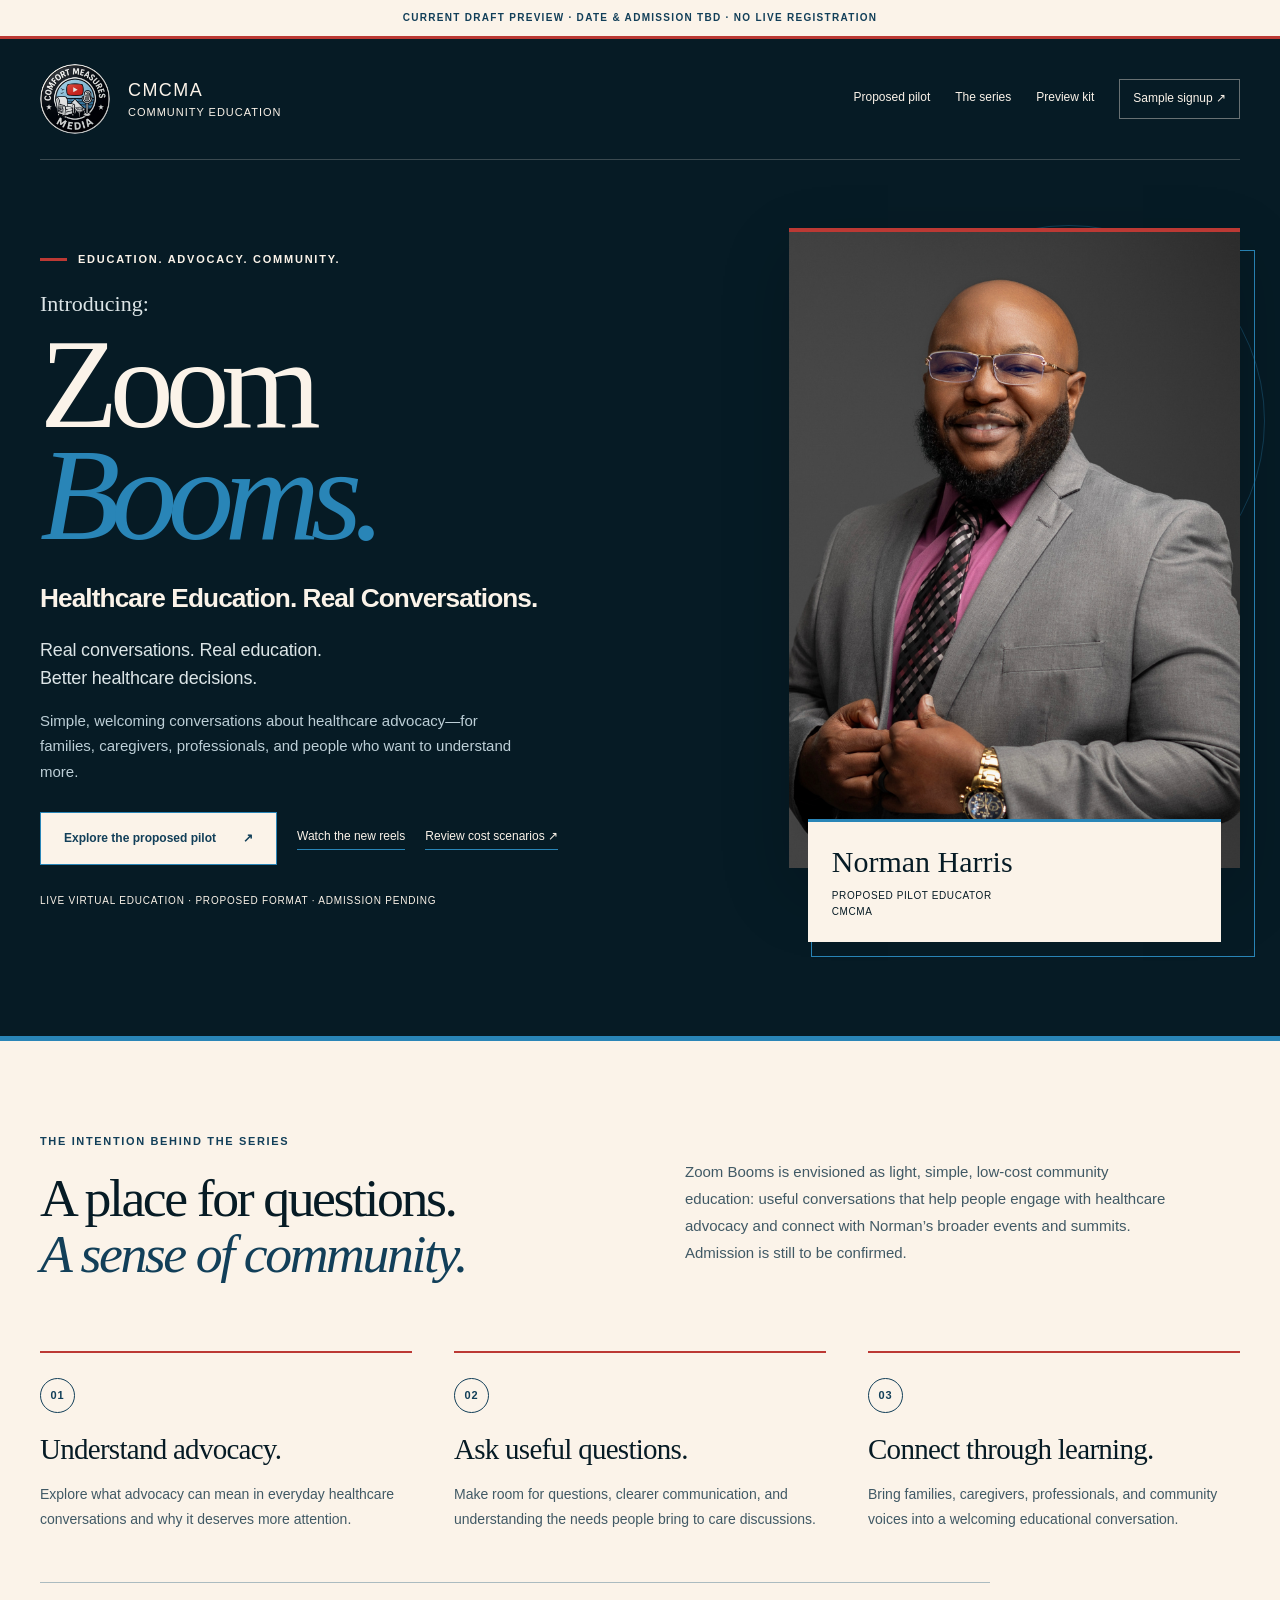
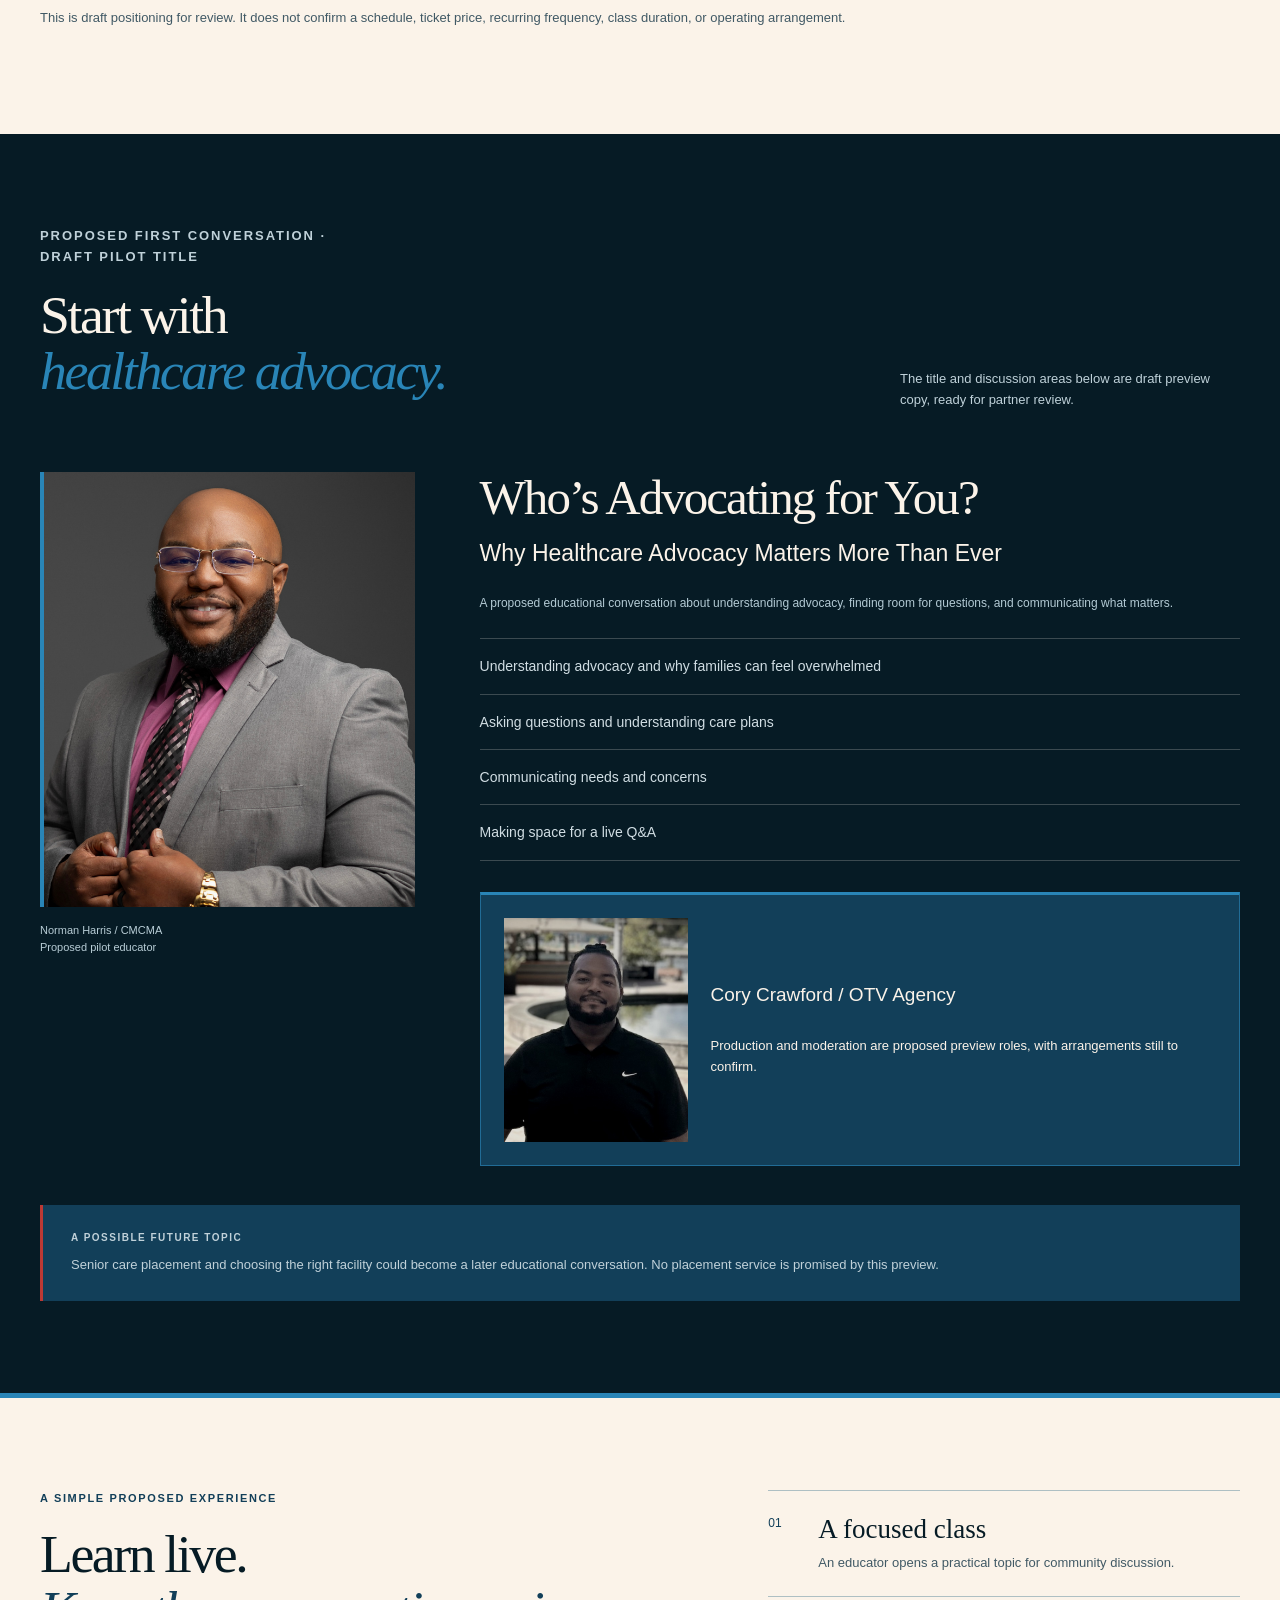
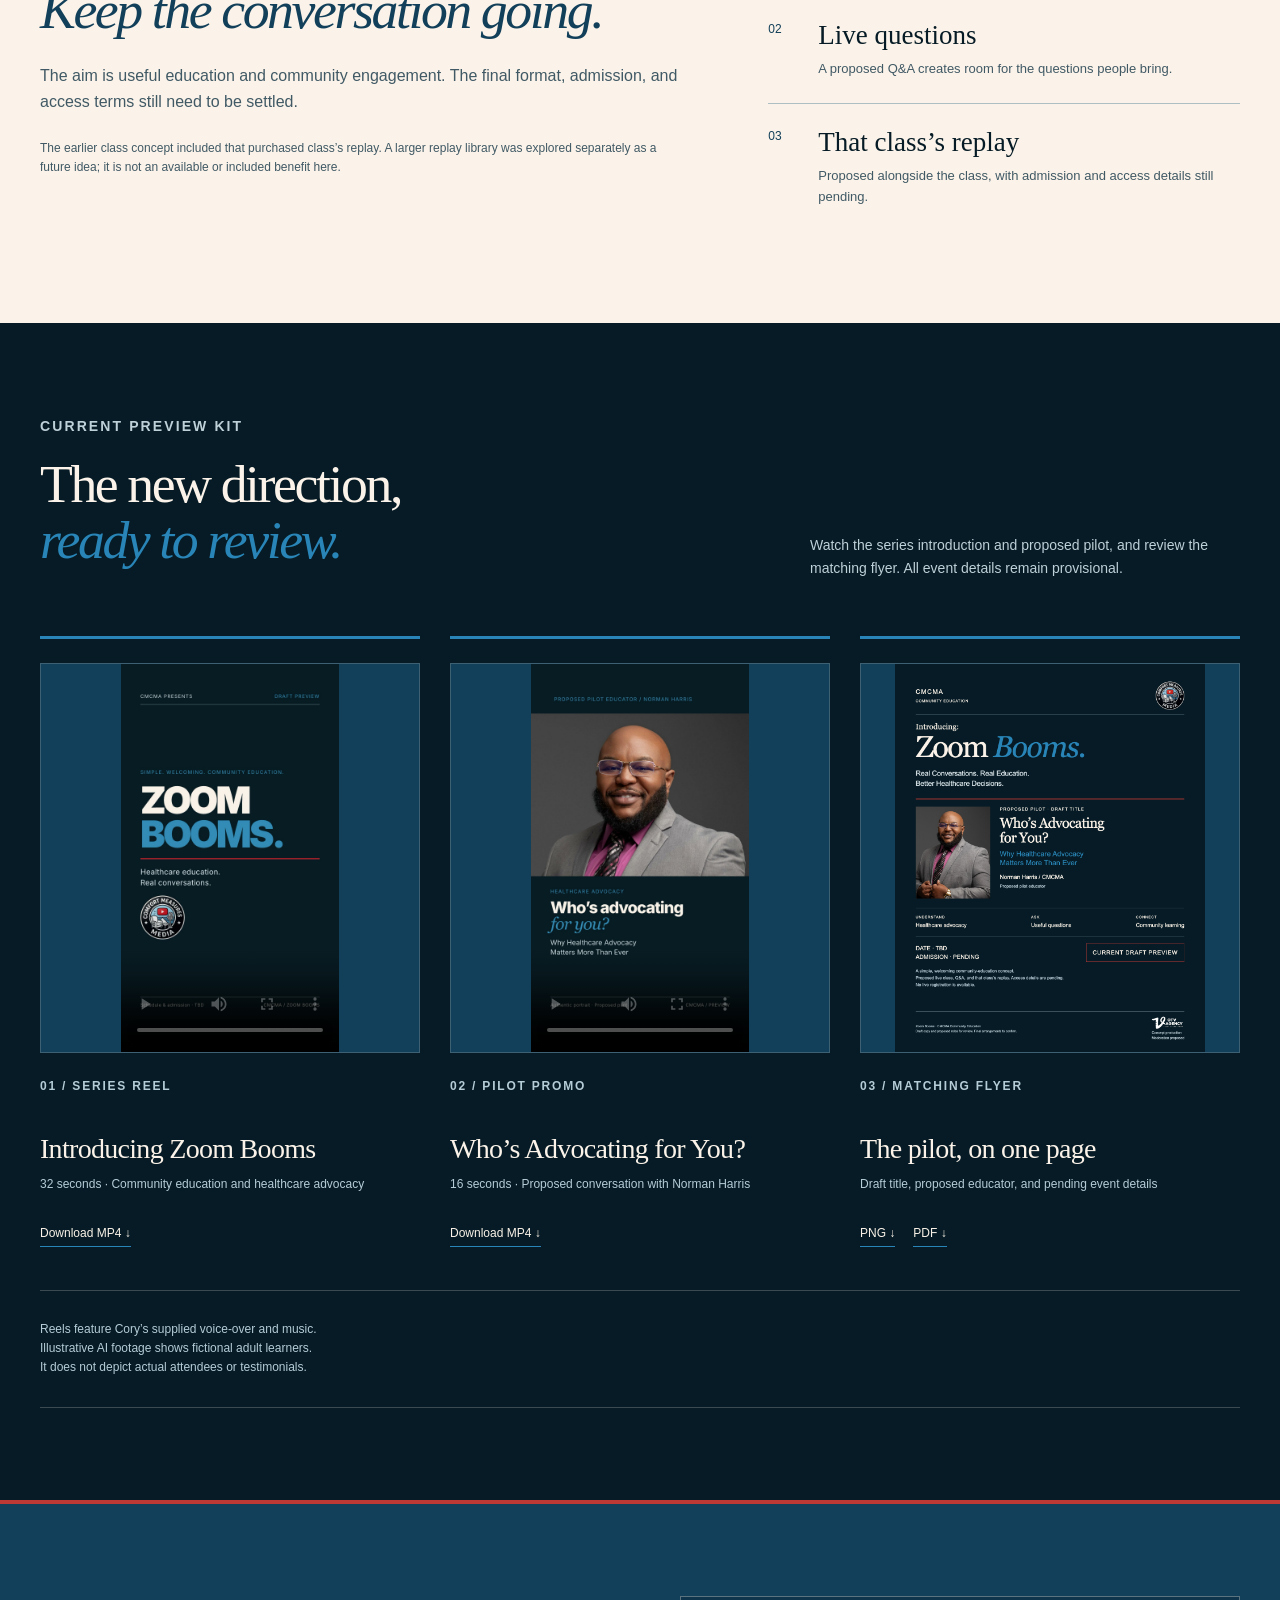
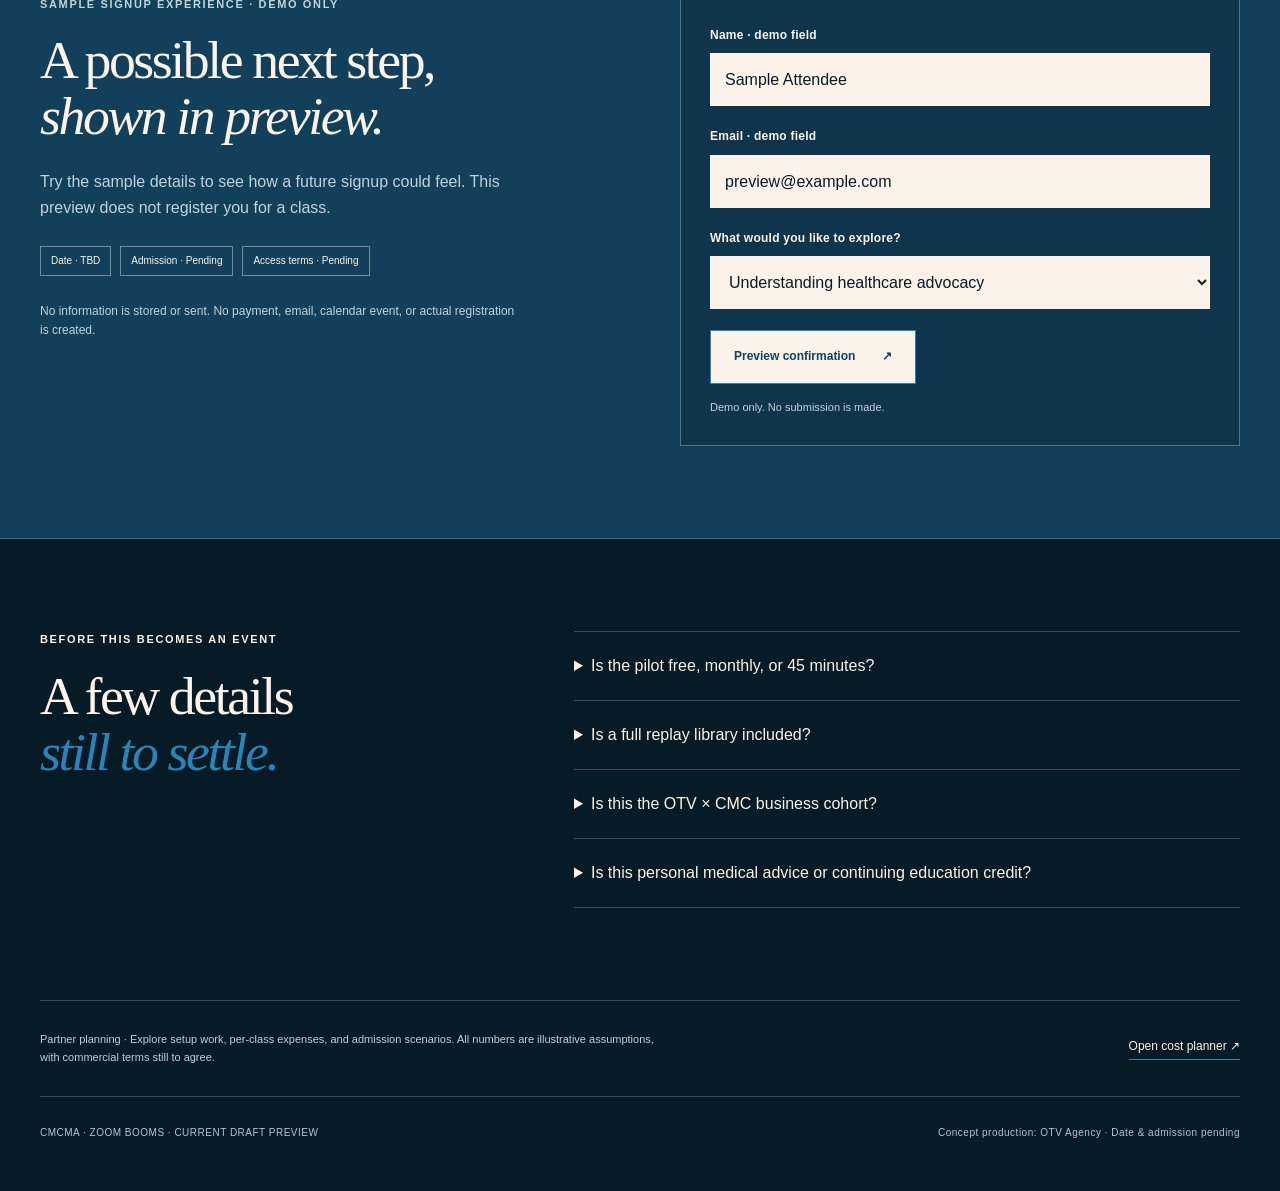
==== index.html @ 5fc526ff "Publish approved Zoom Booms preview and cost planner" ====
<!doctype html><html lang="en"><head><meta charset="utf-8"><meta name="viewport" content="width=device-width,initial-scale=1"><meta name="robots" content="noindex,nofollow,noarchive"><meta name="description" content="A draft preview of CMCMA Zoom Booms: welcoming community education and healthcare advocacy conversations."><title>CMCMA Zoom Booms | Community Education Preview</title><link rel="stylesheet" href="styles.css"><script src="app.js" defer></script></head><body><a class="skip" href="#main">Skip to content</a><div class="concept">Current draft preview · Date & admission TBD · No live registration</div><div class="wrap"><header class="nav"><a class="brand" href="#"><img src="assets/cmcma-logo.png" alt="Comfort Measures Media"><span class="brand-name"><strong>CMCMA</strong>COMMUNITY EDUCATION</span></a><nav class="navlinks" aria-label="Main navigation"><a href="#pilot">Proposed pilot</a><a href="#series">The series</a><a href="#preview-kit">Preview kit</a><a href="#demo">Sample signup ↗</a></nav></header><main id="main"><section class="hero"><div class="hero-copy"><p class="eyebrow">Education. Advocacy. Community.</p><p class="intro-label">Introducing:</p><h1><span>Zoom</span> <em>Booms.</em></h1><p class="hero-subheadline">Healthcare Education. Real Conversations.</p><p class="tagline">Real conversations. Real education.<br>Better healthcare decisions.</p><p class="lead">Simple, welcoming conversations about healthcare advocacy—for families, caregivers, professionals, and people who want to understand more.</p><div class="actions"><a class="btn" href="#pilot">Explore the proposed pilot <span aria-hidden="true">↗</span></a><a class="text-link" href="#preview-kit">Watch the new reels</a><a class="text-link" href="partner-planning.html">Review cost scenarios ↗</a></div><p class="meta">Live virtual education · Proposed format · Admission pending</p></div><figure class="portrait"><img src="assets/norman.jpg" alt="Norman Harris"><figcaption><strong>Norman Harris</strong><span>Proposed pilot educator<br>CMCMA</span></figcaption></figure></section></main></div><section class="paper section" id="series"><div class="wrap"><div class="section-title"><div><p class="eyebrow">The intention behind the series</p><h2>A place for questions.<br><em>A sense of community.</em></h2></div><p>Zoom Booms is envisioned as light, simple, low-cost community education: useful conversations that help people engage with healthcare advocacy and connect with Norman’s broader events and summits. Admission is still to be confirmed.</p></div><div class="purpose-grid"><article><span class="n">01</span><h3>Understand advocacy.</h3><p>Explore what advocacy can mean in everyday healthcare conversations and why it deserves more attention.</p></article><article><span class="n">02</span><h3>Ask useful questions.</h3><p>Make room for questions, clearer communication, and understanding the needs people bring to care discussions.</p></article><article><span class="n">03</span><h3>Connect through learning.</h3><p>Bring families, caregivers, professionals, and community voices into a welcoming educational conversation.</p></article></div><p class="purpose-note">This is draft positioning for review. It does not confirm a schedule, ticket price, recurring frequency, class duration, or operating arrangement.</p></div></section><section class="section" id="pilot"><div class="wrap"><div class="pilot-top"><div><p class="eyebrow">Proposed first conversation · Draft pilot title</p><h2>Start with<br><em>healthcare advocacy.</em></h2></div><p>The title and discussion areas below are draft preview copy, ready for partner review.</p></div><div class="pilot-grid"><div class="pilot-photo"><img src="assets/norman.jpg" alt="Portrait of Norman Harris" loading="lazy"><p>Norman Harris / CMCMA<br>Proposed pilot educator</p></div><div><h3 class="pilot-title">Who’s Advocating for You?</h3><p class="pilot-sub">Why Healthcare Advocacy Matters More Than Ever</p><p class="small">A proposed educational conversation about understanding advocacy, finding room for questions, and communicating what matters.</p><ul class="topic-list"><li>Understanding advocacy and why families can feel overwhelmed</li><li>Asking questions and understanding care plans</li><li>Communicating needs and concerns</li><li>Making space for a live Q&A</li></ul><div class="moderator"><div class="moderator-portrait"><img src="assets/cory.jpg" alt="Cory Crawford"></div><p><strong>Cory Crawford / OTV Agency</strong><br>Production and moderation are proposed preview roles, with arrangements still to confirm.</p></div></div></div><aside class="future-topic"><p class="eyebrow">A possible future topic</p><p>Senior care placement and choosing the right facility could become a later educational conversation. No placement service is promised by this preview.</p></aside></div></section><section class="paper section"><div class="wrap format-grid"><div><p class="eyebrow">A simple proposed experience</p><h2>Learn live.<br><em>Keep the conversation going.</em></h2><p>The aim is useful education and community engagement. The final format, admission, and access terms still need to be settled.</p><p class="format-note">The earlier class concept included that purchased class’s replay. A larger replay library was explored separately as a future idea; it is not an available or included benefit here.</p></div><ol class="format-list"><li><span>01</span><div><strong>A focused class</strong><p>An educator opens a practical topic for community discussion.</p></div></li><li><span>02</span><div><strong>Live questions</strong><p>A proposed Q&A creates room for the questions people bring.</p></div></li><li><span>03</span><div><strong>That class’s replay</strong><p>Proposed alongside the class, with admission and access details still pending.</p></div></li></ol></div></section><section class="section" id="preview-kit"><div class="wrap"><div class="preview-head"><div><p class="eyebrow">Current preview kit</p><h2>The new direction,<br><em>ready to review.</em></h2></div><p>Watch the series introduction and proposed pilot, and review the matching flyer. All event details remain provisional.</p></div><div class="preview-grid"><article class="preview-card"><div class="preview-media"><video controls playsinline preload="metadata" poster="downloads/current-series-poster.jpg" aria-label="Current Zoom Booms series reel"><source src="downloads/current-series-1080x1920.mp4" type="video/mp4"></video></div><p class="eyebrow">01 / Series reel</p><h3>Introducing Zoom Booms</h3><p>32 seconds · Community education and healthcare advocacy</p><div class="download-links"><a class="text-link" href="downloads/current-series-1080x1920.mp4" download>Download MP4 ↓</a></div></article><article class="preview-card"><div class="preview-media"><video controls playsinline preload="metadata" poster="downloads/current-pilot-poster.jpg" aria-label="Current healthcare advocacy pilot promo"><source src="downloads/current-pilot-1080x1920.mp4" type="video/mp4"></video></div><p class="eyebrow">02 / Pilot promo</p><h3>Who’s Advocating for You?</h3><p>16 seconds · Proposed conversation with Norman Harris</p><div class="download-links"><a class="text-link" href="downloads/current-pilot-1080x1920.mp4" download>Download MP4 ↓</a></div></article><article class="preview-card"><div class="preview-media"><img src="downloads/current-pilot-flyer.png" alt="Draft Zoom Booms pilot flyer" loading="lazy"></div><p class="eyebrow">03 / Matching flyer</p><h3>The pilot, on one page</h3><p>Draft title, proposed educator, and pending event details</p><div class="download-links"><a class="text-link" href="downloads/current-pilot-flyer.png" download>PNG ↓</a><a class="text-link" href="downloads/current-pilot-flyer.pdf" download>PDF ↓</a></div></article></div><div class="source-row"><p>Reels feature Cory’s supplied voice-over and music.<br>Illustrative AI footage shows fictional adult learners.<br>It does not depict actual attendees or testimonials.</p></div></div></section><section class="signup section" id="demo"><div class="wrap signup-grid"><div><p class="eyebrow">Sample signup experience · Demo only</p><h2>A possible next step,<br><em>shown in preview.</em></h2><p>Try the sample details to see how a future signup could feel. This preview does not register you for a class.</p><div class="status"><span>Date · TBD</span><span>Admission · Pending</span><span>Access terms · Pending</span></div><p class="small">No information is stored or sent. No payment, email, calendar event, or actual registration is created.</p></div><div><form id="demo-form" autocomplete="off"><div class="field"><label for="full-name">Name · demo field</label><input id="full-name" type="text" required value="Sample Attendee" maxlength="80" autocomplete="off"></div><div class="field"><label for="email">Email · demo field</label><input id="email" type="email" required value="preview@example.com" maxlength="150" autocomplete="off"></div><div class="field"><label for="interest">What would you like to explore?</label><select id="interest"><option>Understanding healthcare advocacy</option><option>Asking questions in care conversations</option><option>Future community education topics</option></select></div><button class="btn" type="submit">Preview confirmation <span aria-hidden="true">↗</span></button><p class="form-note">Demo only. No submission is made.</p></form><div class="confirmation" id="confirmation" role="status" tabindex="-1" hidden><p class="eyebrow">Demo complete</p><h3>That’s the experience.</h3><p>No registration was submitted. Your test details were cleared and were not stored or sent. There is no live event, payment, or follow-up email.</p><button class="btn" id="reset-demo" type="button">Try the sample again <span aria-hidden="true">↺</span></button></div></div></div></section><section class="section"><div class="wrap faq"><div><p class="eyebrow">Before this becomes an event</p><h2>A few details<br><em>still to settle.</em></h2></div><div><details><summary>Is the pilot free, monthly, or 45 minutes?</summary><p>Those were suggestions in the earlier conversation. Admission, duration, frequency, and dates have not been finalized.</p></details><details><summary>Is a full replay library included?</summary><p>No full-library access is available in this preview. A broader replay library was a separate future idea. The proposed class replay and its access period still need final terms.</p></details><details><summary>Is this the OTV × CMC business cohort?</summary><p>The premium business cohort is a separate prior concept. This preview focuses on light, simple CMCMA community education and healthcare advocacy.</p></details><details><summary>Is this personal medical advice or continuing education credit?</summary><p>This preview describes general educational conversations. It does not offer individual medical advice, CE credit, accreditation, eligibility determinations, or placement services.</p></details></div></div></section><div class="wrap"><aside class="archive-note"><p>Partner planning · Explore setup work, per-class expenses, and admission scenarios. All numbers are illustrative assumptions, with commercial terms still to agree.</p><a class="text-link" href="partner-planning.html">Open cost planner ↗</a></aside><footer><p>CMCMA · ZOOM BOOMS · CURRENT DRAFT PREVIEW</p><p>Concept production: OTV Agency · Date & admission pending</p></footer></div></body></html>
---- styles.css ----
:root{--navy:#061B25;--teal:#2985B7;--paper:#FBF3E9;--muted:#B8CBD4;--line:rgba(243,240,232,.22)}*{box-sizing:border-box}html{scroll-behavior:smooth;scroll-padding-top:20px}body{margin:0;background:var(--navy);color:var(--paper);font:16px/1.6 Arial,Helvetica,sans-serif}h1,h2,h3,p{margin-top:0}a{color:inherit}button,input,select{font:inherit}button,a{touch-action:manipulation}a:focus-visible,button:focus-visible,input:focus-visible,select:focus-visible,summary:focus-visible{outline:3px solid var(--teal);outline-offset:5px}.wrap{width:min(1260px,calc(100% - 80px));margin:auto}.concept{background:var(--teal);color:var(--navy);padding:10px 18px;text-align:center;font-size:10px;font-weight:bold;letter-spacing:.13em;text-transform:uppercase}.nav{display:flex;justify-content:space-between;gap:30px;align-items:center;padding:25px 0;border-bottom:1px solid var(--line)}.brand{display:flex;align-items:center;gap:22px;text-decoration:none}.brand img{width:160px;background:var(--paper);padding:9px;display:block}.brand-name{font-size:11px;letter-spacing:.09em;line-height:1.5}.brand-name strong{display:block;font-size:18px;letter-spacing:.08em;font-weight:normal}.navlinks{display:flex;gap:25px;font-size:12px}.navlinks a{text-decoration:none}.navlinks a:hover{color:var(--teal)}.eyebrow{font-size:11px;letter-spacing:.15em;text-transform:uppercase;color:var(--teal);font-weight:700;margin-bottom:20px}.hero{display:grid;grid-template-columns:1.15fr .85fr;gap:85px;align-items:center;padding:70px 0 76px}.intro-label{font:normal 28px Georgia;margin-bottom:10px;color:#DCE5E7}h1{font:normal clamp(68px,7vw,100px)/.98 Georgia,serif;letter-spacing:-.05em;margin-bottom:28px}h1 em,h2 em{color:var(--teal);font-weight:normal}.tagline{font-size:25px;line-height:1.35;max-width:590px;margin-bottom:24px;letter-spacing:-.025em}.lead{font-size:16px;color:#BDCFD7;max-width:520px;margin-bottom:30px}.actions{display:flex;gap:20px;align-items:center;flex-wrap:wrap}.btn{display:inline-flex;justify-content:space-between;align-items:center;gap:27px;padding:15px 22px;border:1px solid var(--teal);background:var(--teal);color:var(--navy);text-decoration:none;font-size:12px;font-weight:bold;cursor:pointer}.btn:hover{background:#83E4F0}.text-link{font-size:12px;text-decoration:none;border-bottom:1px solid #6EABB7;color:var(--teal);padding-bottom:3px}.meta{font-size:10px;letter-spacing:.08em;text-transform:uppercase;color:#BED0D8;margin-top:25px}.portrait{margin:0;position:relative}.portrait>img{display:block;width:100%;height:490px;object-fit:cover;object-position:50% 22%;background:#2B3B44}.portrait figcaption{background:var(--paper);color:var(--navy);padding:18px 22px;display:flex;justify-content:space-between;gap:20px;align-items:center}.portrait strong{font:normal 25px Georgia}.portrait span{font-size:10px;letter-spacing:.06em;text-transform:uppercase;max-width:140px}.section{padding:78px 0}h2{font:normal 47px/1.08 Georgia,serif;letter-spacing:-.035em;margin-bottom:24px}h3{font:normal 27px/1.15 Georgia,serif;letter-spacing:-.025em;margin-bottom:16px}.section-title{display:grid;grid-template-columns:1fr 1fr;gap:75px;margin-bottom:35px;align-items:center}.section-title>p{font-size:15px;color:#BDCFD7;max-width:490px}.paper{background:var(--paper);color:var(--navy)}.paper .eyebrow{color:#123F59}.paper h2 em{color:#123F59}.paper p{color:#405965}.purpose-grid{display:grid;grid-template-columns:repeat(3,1fr);gap:40px}.purpose-grid article{border-top:1px solid #ABBBC0;padding-top:24px}.n{font-size:11px;letter-spacing:.08em;color:#123F59;display:block;margin-bottom:25px}.purpose-grid p{font-size:14px}.purpose-note{border-top:1px solid #ABBBC0;margin-top:30px;padding-top:24px;font-size:13px;max-width:950px}.pilot-top{display:flex;justify-content:space-between;align-items:end;gap:40px;margin-bottom:35px}.pilot-top p{font-size:13px;max-width:340px;color:#BFD1D9}.pilot-grid{display:grid;grid-template-columns:.66fr 1.34fr;gap:65px;align-items:start}.pilot-photo img{width:100%;height:435px;object-fit:cover;object-position:50% 24%;display:block}.pilot-photo p{font-size:11px;color:#B8CDD6;margin-top:15px}.pilot-title{font-size:43px;margin-bottom:14px}.pilot-sub{font-size:22px;line-height:1.3;color:var(--teal);max-width:560px;margin-bottom:25px}.topic-list{padding:0;list-style:none;margin:25px 0}.topic-list li{padding:13px 0;border-top:1px solid var(--line);font-size:14px;color:#D0DDE3}.topic-list li:last-child{border-bottom:1px solid var(--line)}.small{font-size:12px;color:#B3CAD4;line-height:1.6}.moderator{display:grid;grid-template-columns:184px minmax(0,1fr);gap:26px;align-items:center;margin-top:30px}.moderator-portrait{width:184px;height:224px;overflow:hidden;background:var(--navy)}.moderator img{display:block;width:100%;height:100%;object-fit:cover;object-position:50% 14%;transform:scale(1.6);transform-origin:50% 0%}.moderator p{font-size:13px;color:#BED1D9;margin:0}.moderator strong{display:block;color:var(--paper);font-size:19px;line-height:1.35;font-weight:normal;margin-bottom:7px}@media(max-width:600px){.moderator{grid-template-columns:1fr;gap:18px}.moderator p{max-width:420px}}.future-topic{background:#123F59;padding:22px 25px;margin-top:32px;font-size:13px}.future-topic p{margin:0;color:#C0D1D9}.future-topic .eyebrow{margin-bottom:9px;font-size:10px}.format-grid{display:grid;grid-template-columns:1.15fr .85fr;gap:90px}.format-list{margin:0;padding:0;list-style:none}.format-list li{padding:18px 0;border-top:1px solid #AEBFC3;display:grid;grid-template-columns:40px 1fr;gap:10px}.format-list span{font-size:12px;color:#123F59}.format-list strong{font:normal 23px Georgia;display:block;margin-bottom:8px}.format-list p{font-size:13px;margin:0}.format-note{font-size:12px;line-height:1.6;margin-top:25px}.preview-head{display:flex;justify-content:space-between;align-items:end;gap:60px;margin-bottom:35px}.preview-head p{max-width:430px;font-size:14px;color:#BED0D8}.preview-grid{display:grid;grid-template-columns:1fr 1fr 1fr;gap:30px}.preview-card{border-top:1px solid var(--line);padding-top:22px;min-width:0}.preview-media{height:350px;background:#123F59;display:flex;justify-content:center;align-items:center;overflow:hidden;margin-bottom:20px}.preview-media video{display:block;max-width:100%;height:100%;aspect-ratio:9/16;background:#061B25}.preview-media img{width:100%;height:100%;object-fit:contain}.preview-card h3{font-size:25px;margin-bottom:9px}.preview-card p{font-size:12px;color:#B5CDD7;min-height:38px}.download-links{display:flex;flex-wrap:wrap;gap:18px}.source-row{display:flex;justify-content:space-between;gap:25px;align-items:center;padding:25px 0;border-top:1px solid var(--line);border-bottom:1px solid var(--line);margin-top:35px}.source-row p{font-size:12px;color:#B5CDD7;margin:0}.signup{background:#123F59;border-top:1px solid var(--line);border-bottom:1px solid var(--line)}.signup-grid{display:grid;grid-template-columns:1fr 1fr;gap:95px}.signup p{color:#C0D3DC;max-width:480px}.status{display:flex;gap:9px;flex-wrap:wrap;margin:26px 0}.status span{border:1px solid #718C97;padding:6px 10px;font-size:10px}.field{display:flex;flex-direction:column;gap:8px;margin-bottom:18px}.field label{font-size:12px}.field input,.field select{font:inherit;background:var(--paper);color:var(--navy);border:0;border-radius:0;padding:14px 15px;width:100%}.field select{min-height:52px}.form-note{font-size:11px;margin:15px 0 0}.confirmation{background:var(--paper);color:var(--navy);padding:32px}.confirmation p{color:#355360;font-size:14px}.confirmation .eyebrow{color:#123F59}.pilot-sub{color:var(--paper)}.signup h2 em{color:var(--paper)}.brand img{border-radius:50%}.confirmation[hidden],form[hidden]{display:none}.faq{display:grid;grid-template-columns:.8fr 1.2fr;gap:90px}.faq details{border-top:1px solid var(--line);padding:18px 0}.faq details:last-child{border-bottom:1px solid var(--line)}.faq summary{font-size:14px;cursor:pointer}.faq details p{font-size:13px;color:#BFD2DC;padding-top:15px;margin:0}.archive-note{padding:25px 0;border-top:1px solid var(--line);display:flex;justify-content:space-between;gap:35px;align-items:center}.archive-note p{font-size:11px;color:#BCD0DA;margin:0;max-width:620px}footer{padding:28px 0 40px;border-top:1px solid var(--line);display:flex;justify-content:space-between;gap:30px;font-size:10px;color:#AFC7D2;letter-spacing:.05em}.skip{position:absolute;left:20px;top:-80px;background:var(--teal);padding:15px;color:var(--navy);z-index:9}.skip:focus{top:10px}@media(max-width:1000px){.wrap{width:calc(100% - 50px)}.hero{gap:45px;grid-template-columns:1.1fr .9fr}h1{font-size:76px}.tagline{font-size:22px}.brand img{width:130px}.navlinks{gap:17px;font-size:11px}.brand-name{font-size:9px}.brand-name strong{font-size:16px}.portrait>img{height:440px}.portrait figcaption{display:block}.portrait span{display:block;margin-top:7px;max-width:none}.pilot-grid{gap:40px}.format-grid{gap:50px}.preview-grid{gap:22px}.preview-media{height:300px}.signup-grid{gap:55px}.faq{gap:50px}}@media(max-width:760px){.wrap{width:calc(100% - 40px)}.concept{font-size:9px;letter-spacing:.07em}.nav{padding:20px 0;gap:16px}.brand{gap:13px}.brand img{width:116px;padding:6px}.brand-name{font-size:8px}.brand-name strong{font-size:14px}.navlinks a{display:none}.navlinks a:last-child{display:block;white-space:nowrap}.hero{grid-template-columns:1fr;padding:45px 0;gap:35px}.eyebrow{font-size:10px}.intro-label{font-size:26px}h1{font-size:74px}.tagline{font-size:22px}.lead{font-size:15px}.portrait{max-width:520px}.portrait>img{height:440px}.portrait figcaption{display:flex}.portrait span{max-width:140px;margin:0}.section{padding:56px 0}h2{font-size:38px}.section-title{grid-template-columns:1fr;gap:0;margin-bottom:27px}.purpose-grid{grid-template-columns:1fr;gap:15px}.purpose-grid article{display:grid;grid-template-columns:35px 1fr;gap:0 16px}.purpose-grid .n{grid-row:1/3;margin-top:4px}.purpose-grid h3{font-size:25px}.purpose-grid p{margin-bottom:8px}.pilot-top{display:block}.pilot-grid{grid-template-columns:1fr;gap:25px}.pilot-photo{display:grid;grid-template-columns:105px 1fr;gap:20px;align-items:center}.pilot-photo img{height:145px;width:105px}.pilot-title{font-size:38px}.pilot-sub{font-size:21px}.format-grid{grid-template-columns:1fr;gap:20px}.preview-head{display:block}.preview-grid{grid-template-columns:1fr;gap:30px}.preview-card{display:grid;grid-template-columns:130px 1fr;gap:0 20px}.preview-media{height:230px;grid-row:1/5;margin:0}.preview-card h3{font-size:24px}.preview-card p{margin-bottom:12px;min-height:0}.preview-card .eyebrow{margin-bottom:12px}.download-links{align-self:end;gap:14px}.source-row{display:block}.source-row .actions{margin-top:15px}.signup-grid{grid-template-columns:1fr;gap:25px}.faq{grid-template-columns:1fr;gap:20px}.archive-note{display:block}.archive-note .text-link{display:inline-block;margin-top:15px}footer{display:block}footer p{margin-bottom:10px}.actions .btn{gap:22px}}@media(max-width:380px){.brand img{width:95px}.brand-name{font-size:7px}.brand-name strong{font-size:12px}.brand{gap:9px}.navlinks{font-size:10px}.nav{gap:12px}h1{font-size:62px}.hero .eyebrow{font-size:9px}.portrait figcaption{display:block}.portrait span{max-width:none;margin-top:7px}.preview-card{grid-template-columns:110px 1fr;gap:0 15px}.preview-media{height:196px}.preview-card h3{font-size:22px}.preview-card p{font-size:11px}.download-links{gap:10px}.text-link{font-size:11px}.btn{font-size:11px;padding:14px 17px}.pilot-title{font-size:34px}}@media(prefers-reduced-motion:reduce){html{scroll-behavior:auto}}
/* CMCMA media kit palette: small text uses ivory for contrast. */
.brand img{width:70px;height:70px;object-fit:contain;padding:0;background:transparent}.eyebrow,.text-link,.meta{color:var(--paper)}.btn,.concept,.skip{background:var(--paper);color:#123F59;border-color:#2985B7}.btn:hover{background:#FFFFFF}.paper .eyebrow,.paper h2 em,.paper .n,.paper .format-list span{color:#123F59}.purpose-grid article{border-top:3px solid #BC3934}.brand{gap:18px}.concept{border-bottom:3px solid #BC3934}.navlinks a:hover{color:var(--paper)}.confirmation .eyebrow{color:#123F59}.pilot-sub{color:var(--paper)}.signup h2 em{color:var(--paper)}.brand img{border-radius:50%}@media(max-width:760px){.brand img{width:52px;height:52px}}@media(max-width:380px){.brand img{width:46px;height:46px}}

/* Page-only editorial polish; verified CMCMA media kit palette. */
.hero{position:relative;isolation:isolate;grid-template-columns:1.2fr .8fr;gap:72px;padding:68px 0 94px}
.hero::before{content:"";position:absolute;z-index:-1;right:-25px;top:65px;width:390px;height:390px;border:1px solid rgba(41,133,183,.32);border-radius:50%;pointer-events:none}
.hero-copy{position:relative;min-width:0}
.hero .eyebrow{display:flex;gap:11px;align-items:center;letter-spacing:.16em;margin-bottom:23px}
.hero .eyebrow::before{content:"";width:27px;height:3px;background:#BC3934;flex:none}
.intro-label{font-size:22px;margin-bottom:12px}
.hero h1{font-size:clamp(100px,10vw,148px);line-height:.86;letter-spacing:-.065em;margin:0 0 29px}
.hero h1 span,.hero h1 em{display:block}
.hero h1 em{font-size:1.03em;letter-spacing:-.07em}
.hero-subheadline{font-size:clamp(23px,2.05vw,29px);line-height:1.22;letter-spacing:-.035em;font-weight:600;max-width:600px;margin-bottom:23px;text-wrap:balance}
.hero .tagline{font-size:18px;line-height:1.55;letter-spacing:-.01em;color:#DCE5E7;margin-bottom:15px}
.hero .lead{font-size:15px;line-height:1.7;max-width:490px;margin-bottom:28px}
.hero .meta{margin-top:27px;line-height:1.7;max-width:490px}
.hero .portrait{position:relative;isolation:isolate;min-width:0}
.hero .portrait::before{content:"";position:absolute;inset:22px -15px -15px 22px;border:1px solid #2985B7;z-index:-1;pointer-events:none}
.hero .portrait>img{height:640px;object-position:50% 18%;border-top:4px solid #BC3934;box-shadow:0 25px 65px rgba(0,0,0,.18)}
.hero .portrait figcaption{position:relative;margin:-49px 19px 0;padding:22px 24px;display:block;border-top:3px solid #2985B7}
.hero .portrait strong{font-size:30px;display:block;line-height:1.2}
.hero .portrait span{display:block;max-width:none;margin-top:8px;line-height:1.6;font-size:10px}
.navlinks a{position:relative;padding:9px 0}
.navlinks a::after{content:"";position:absolute;left:0;right:0;bottom:3px;height:1px;background:#2985B7;transform:scaleX(0);transform-origin:left;transition:transform .22s ease}
.navlinks a:hover::after,.navlinks a:focus-visible::after{transform:scaleX(1)}
.navlinks a:last-child{border:1px solid rgba(251,243,233,.4);padding:9px 13px}
.navlinks a:last-child::after{display:none}
.btn{min-height:50px;padding:16px 23px;transition:transform .22s ease,background-color .22s ease,box-shadow .22s ease}
.btn:hover{transform:translateY(-2px);box-shadow:0 8px 24px rgba(0,0,0,.15)}
.text-link{line-height:1.6;border-bottom-color:#2985B7;transition:border-color .2s ease}
.text-link:hover{border-bottom-color:#FBF3E9}
a:focus-visible,button:focus-visible,input:focus-visible,select:focus-visible,summary:focus-visible{outline-color:#FBF3E9}
.paper a:focus-visible,.paper button:focus-visible{outline-color:#123F59}
.section{padding:92px 0}
h2{font-size:clamp(43px,4.2vw,61px);line-height:1.04;letter-spacing:-.045em}
.section-title{gap:90px;margin-bottom:45px}
.section-title>p{line-height:1.8}
.paper{border-top:5px solid #2985B7}
.purpose-grid{gap:42px}
.purpose-grid article{padding-top:25px;border-top-width:2px}
.purpose-grid .n{display:flex;justify-content:center;align-items:center;width:35px;height:35px;border:1px solid #123F59;border-radius:50%;margin-bottom:21px;font-weight:700}
.purpose-grid h3{font-size:29px;line-height:1.1}
.purpose-grid p{line-height:1.75}
.purpose-note{padding-top:25px;margin-top:37px}
.pilot-top{margin-bottom:48px}
.pilot-title{font-size:49px;line-height:1.05;letter-spacing:-.04em}
.pilot-sub{font-size:23px;line-height:1.4}
.pilot-photo{position:relative}
.pilot-photo img{border-left:4px solid #2985B7}
.topic-list li{padding:16px 0}
.moderator{padding:23px;border:1px solid rgba(41,133,183,.65);border-top:3px solid #2985B7;background:#123F59;gap:23px;margin-top:31px}
.moderator strong{font-size:19px}
.moderator p{color:#FBF3E9}
.future-topic{border-left:3px solid #BC3934;margin-top:39px;padding:25px 28px}
.format-list li{padding:23px 0}
.format-list strong{font-size:27px}
.preview-head{margin-bottom:43px}
.preview-card{border-top:3px solid #2985B7;padding-top:24px}
.preview-media{height:390px;border:1px solid rgba(251,243,233,.18);margin-bottom:23px}
.preview-card h3{font-size:28px;line-height:1.1}
.preview-card p{line-height:1.7}
.source-row{padding:29px 0;margin-top:43px}
.signup{border-top:4px solid #BC3934;position:relative}
.signup-grid{gap:80px;align-items:start}
#demo-form{border:1px solid rgba(251,243,233,.32);padding:29px;background:rgba(6,27,37,.25)}
.field{margin-bottom:21px}
.field label{font-size:12px;font-weight:600;letter-spacing:.02em}
.field input,.field select{min-height:53px}
.confirmation{border-top:4px solid #2985B7}
.confirmation h3{font-size:32px}
.faq details{padding:22px 0}
.faq summary{font-size:16px;line-height:1.5}
.faq details p{line-height:1.8}
.archive-note{padding:30px 0}
@media(max-width:1100px){.hero{gap:45px;grid-template-columns:1.12fr .88fr}.hero h1{font-size:clamp(96px,10vw,130px)}.hero .portrait>img{height:610px}.hero .portrait figcaption{margin-left:12px;margin-right:12px;padding:19px}.hero .portrait strong{font-size:26px}.hero-subheadline{font-size:25px}.hero .lead{font-size:14px}.navlinks{gap:19px}.pilot-title{font-size:43px}.moderator{grid-template-columns:184px minmax(0,1fr);padding:19px;gap:19px}.section-title{gap:55px}.preview-media{height:340px}}
@media(max-width:900px) and (min-width:761px){.hero{gap:33px;grid-template-columns:1.12fr .88fr;padding-top:53px}.hero h1{font-size:96px}.hero .portrait>img{height:595px}.hero-subheadline{font-size:23px}.hero .actions{gap:17px}.hero .eyebrow{font-size:10px;letter-spacing:.08em}.hero .meta{font-size:9px}.moderator{grid-template-columns:1fr}.moderator p{max-width:420px}.signup-grid{gap:40px}.section-title{gap:35px}}
@media(max-width:760px){.hero{grid-template-columns:1fr;gap:47px;padding:44px 0 70px}.hero::before{width:250px;height:250px;right:-10px;top:80px}.hero h1{font-size:clamp(82px,23vw,132px);line-height:.88;margin-bottom:25px}.hero-subheadline{font-size:26px;max-width:470px;margin-bottom:22px}.hero .tagline{font-size:18px}.hero .lead{font-size:15px;max-width:470px}.hero .portrait{width:100%;max-width:520px}.hero .portrait>img{height:480px;object-position:50% 19%}.hero .portrait figcaption{margin:-45px 18px 0;padding:20px}.hero .portrait strong{font-size:28px}.hero .portrait::before{inset:17px -9px -9px 17px}.hero .eyebrow{font-size:10px}.hero .meta{font-size:10px}.section{padding:65px 0}h2{font-size:43px}.section-title{gap:0;margin-bottom:32px}.purpose-grid{gap:20px}.purpose-grid article{padding-top:21px;grid-template-columns:35px 1fr;column-gap:18px}.purpose-grid .n{margin-top:0}.purpose-grid h3{font-size:28px}.purpose-note{margin-top:29px}.pilot-top{margin-bottom:31px}.pilot-title{font-size:40px}.pilot-sub{font-size:22px}.pilot-photo img{height:155px}.moderator{grid-template-columns:184px minmax(0,1fr)}.future-topic{padding:23px;margin-top:30px}.preview-head{margin-bottom:32px}.preview-media{height:230px}.preview-card{gap:0 21px}.preview-card h3{font-size:26px}.preview-grid{gap:33px}.source-row{margin-top:31px}.signup-grid{gap:29px}#demo-form{padding:24px}.faq summary{font-size:15px}.navlinks a:last-child{padding:8px 10px}}
@media(max-width:600px){.moderator{grid-template-columns:1fr;gap:18px}.moderator p{max-width:420px}}
@media(max-width:380px){.hero h1{font-size:82px}.hero-subheadline{font-size:23px}.hero .eyebrow{font-size:9px}.hero .portrait>img{height:410px}.hero .portrait figcaption{margin-left:12px;margin-right:12px;padding:17px}.hero .portrait strong{font-size:25px}.hero .actions{gap:20px}.hero .lead{font-size:14px}h2{font-size:38px}.pilot-title{font-size:35px}.pilot-sub{font-size:21px}.preview-card{grid-template-columns:110px minmax(0,1fr);gap:0 16px}.preview-media{height:196px}.preview-card h3{font-size:23px}.moderator{padding:19px}.navlinks a:last-child{padding:7px 8px}.btn{padding:15px 17px}.preview-card p{font-size:11px}#demo-form{padding:20px}}
@media(prefers-reduced-motion:no-preference){.motion-ready [data-reveal]{opacity:0;transform:translateY(18px);transition:opacity .65s ease,transform .65s cubic-bezier(.2,.7,.2,1);transition-delay:var(--reveal-delay,0ms)}.motion-ready [data-reveal].revealed{opacity:1;transform:none}}
@media(prefers-reduced-motion:reduce){html{scroll-behavior:auto!important}*,*::before,*::after{animation:none!important;transition:none!important}.motion-ready [data-reveal]{opacity:1!important;transform:none!important}.btn:hover{transform:none;box-shadow:none}}
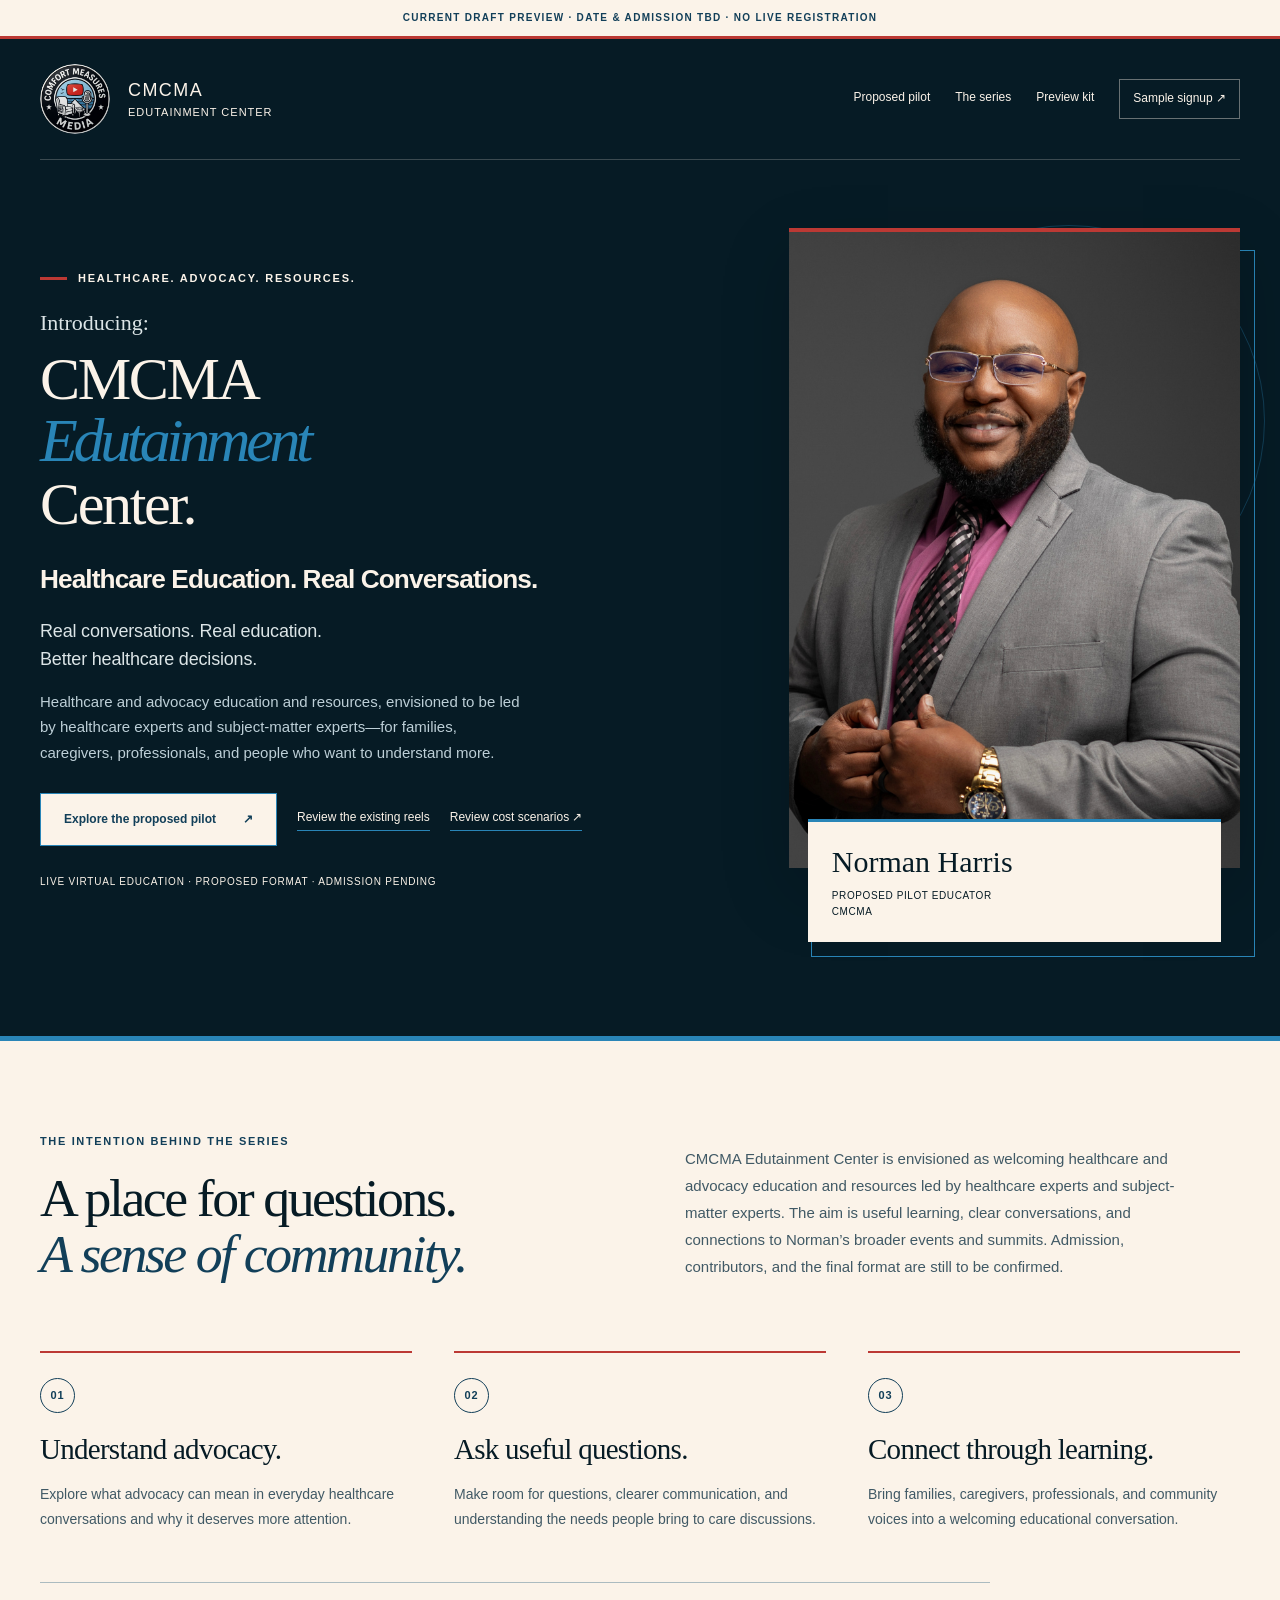
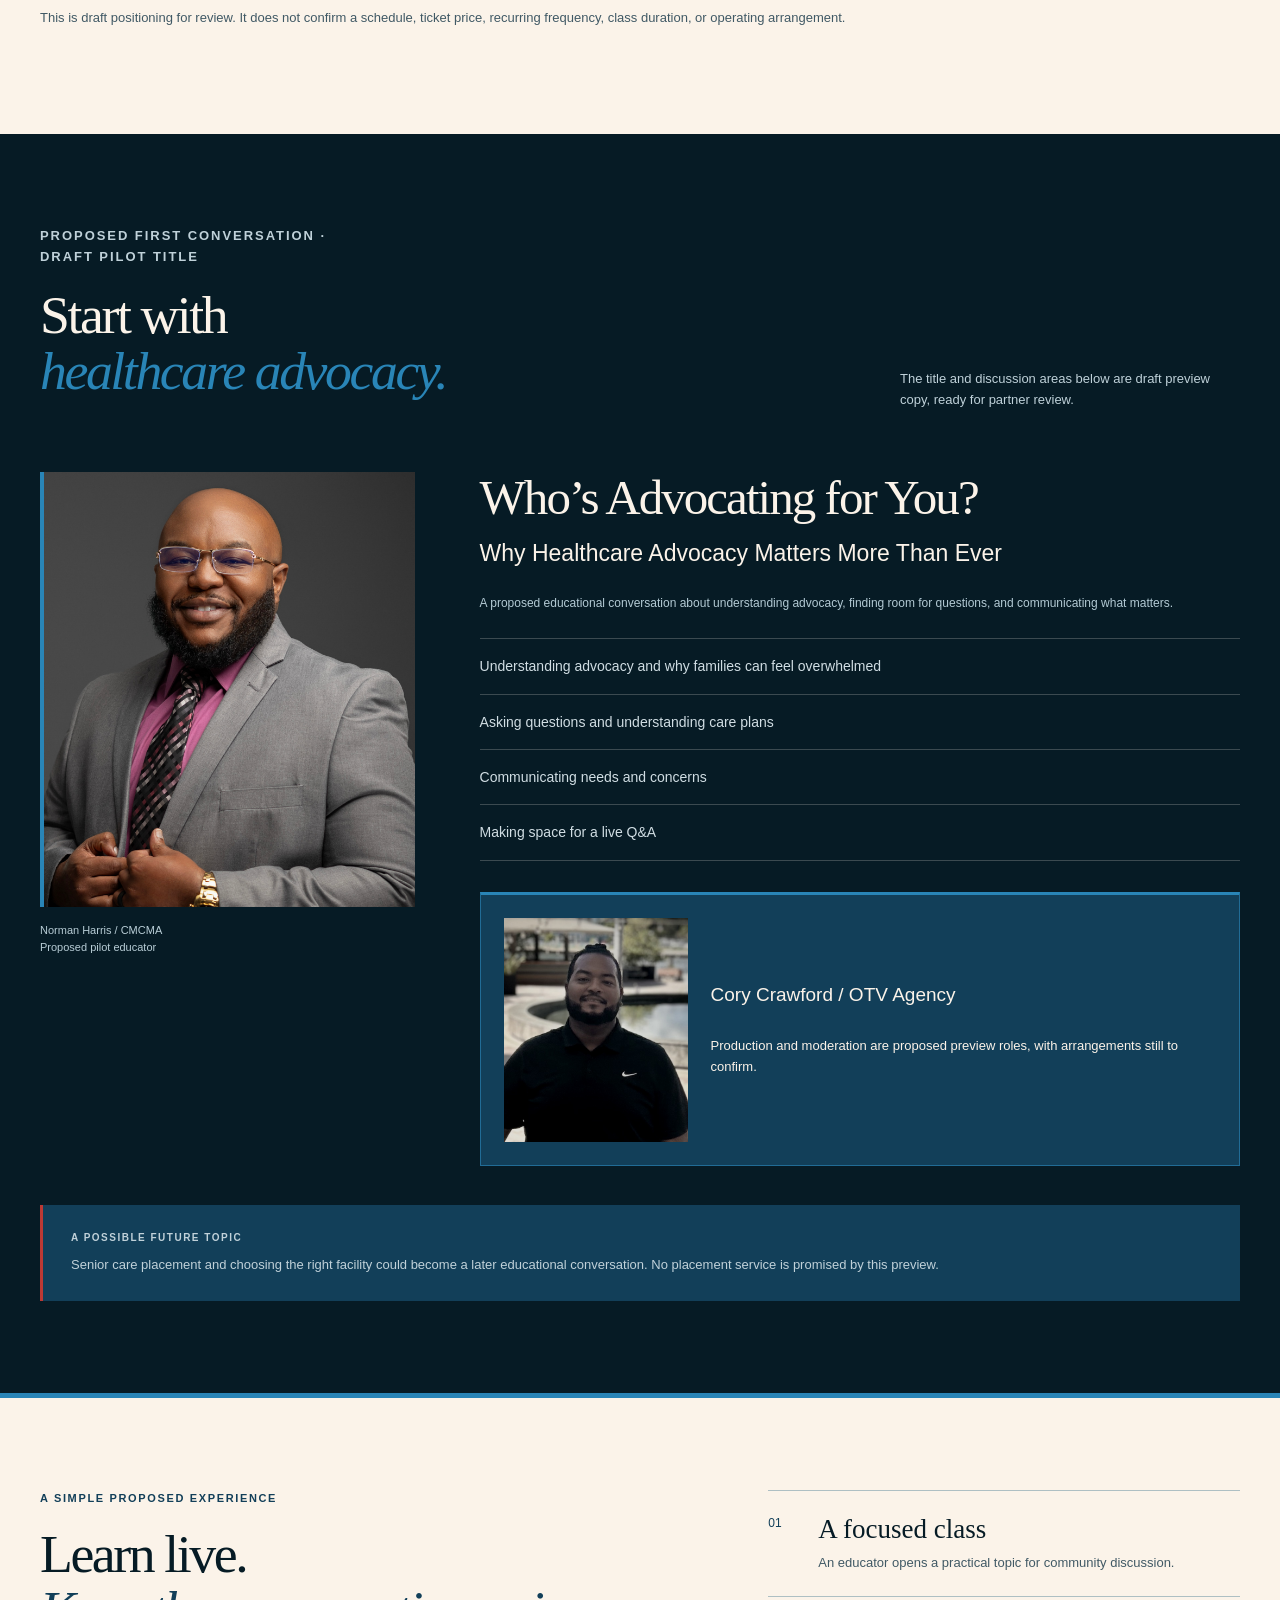
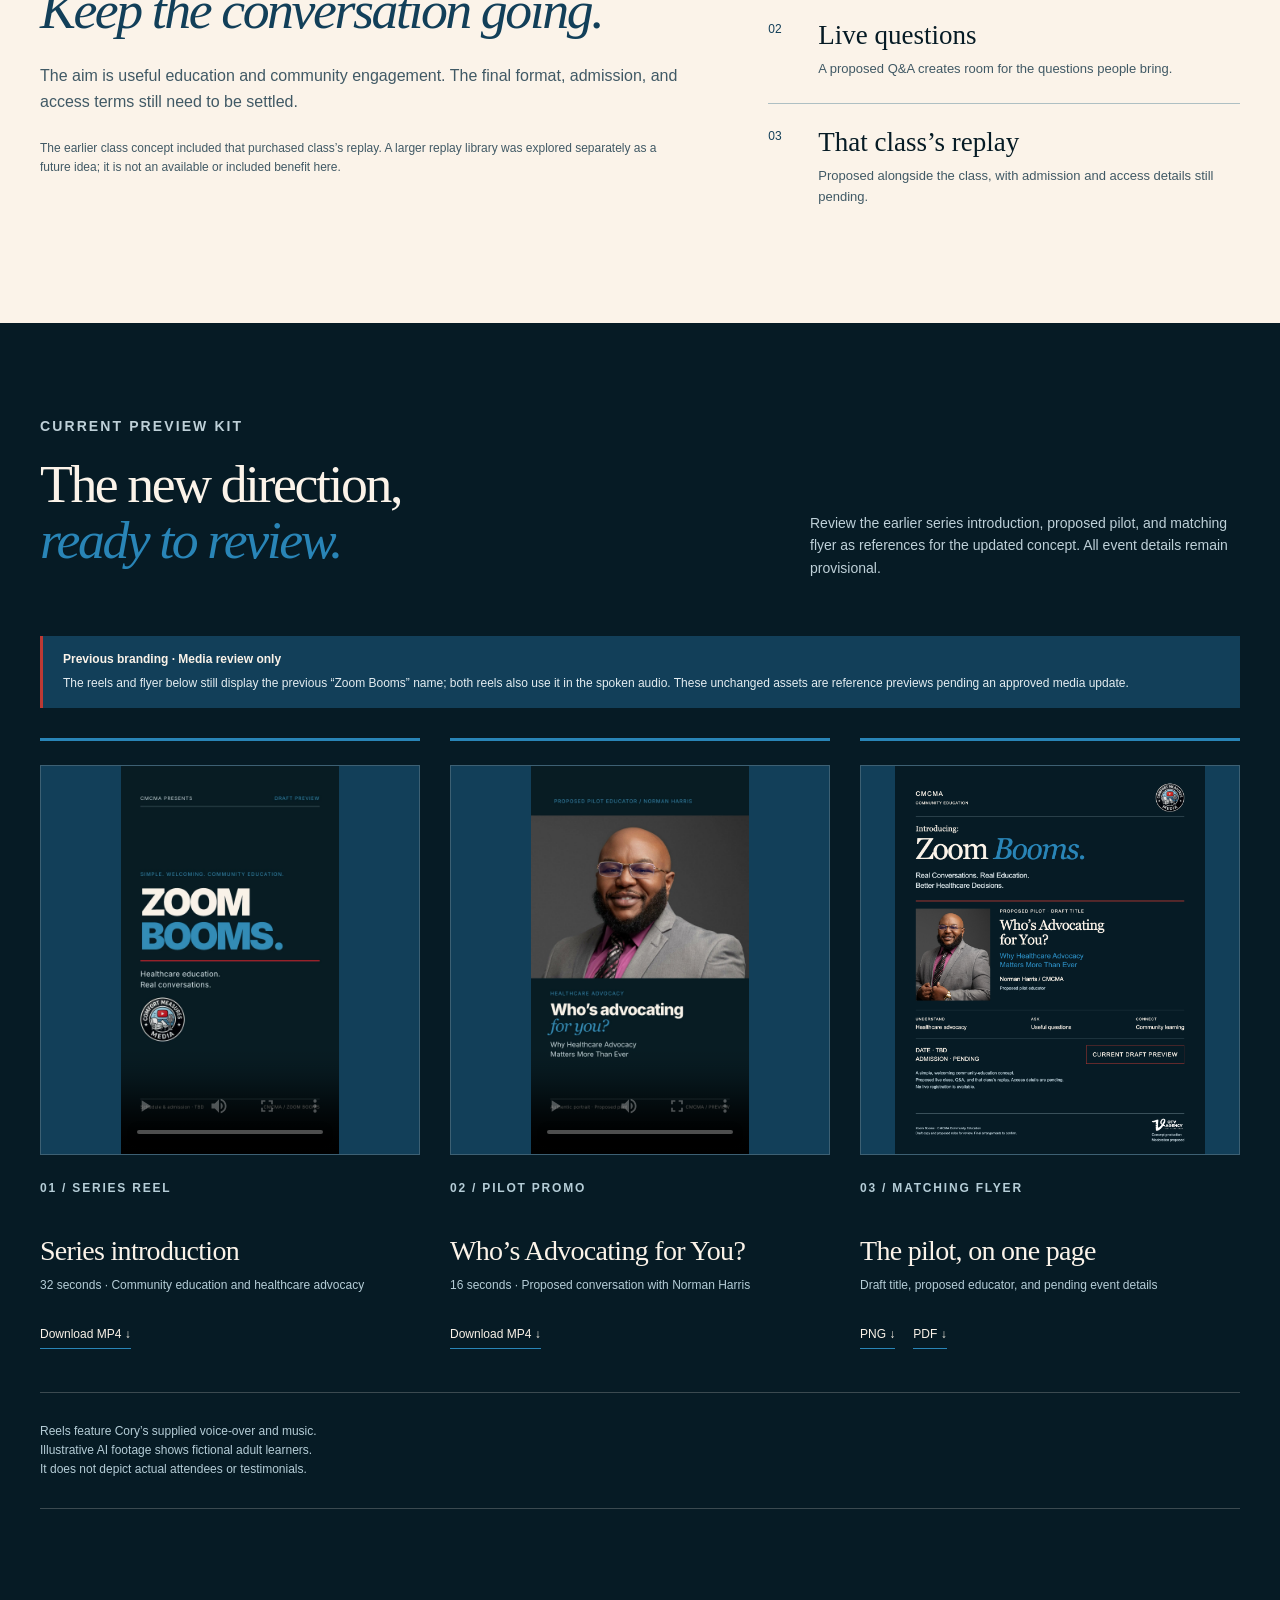
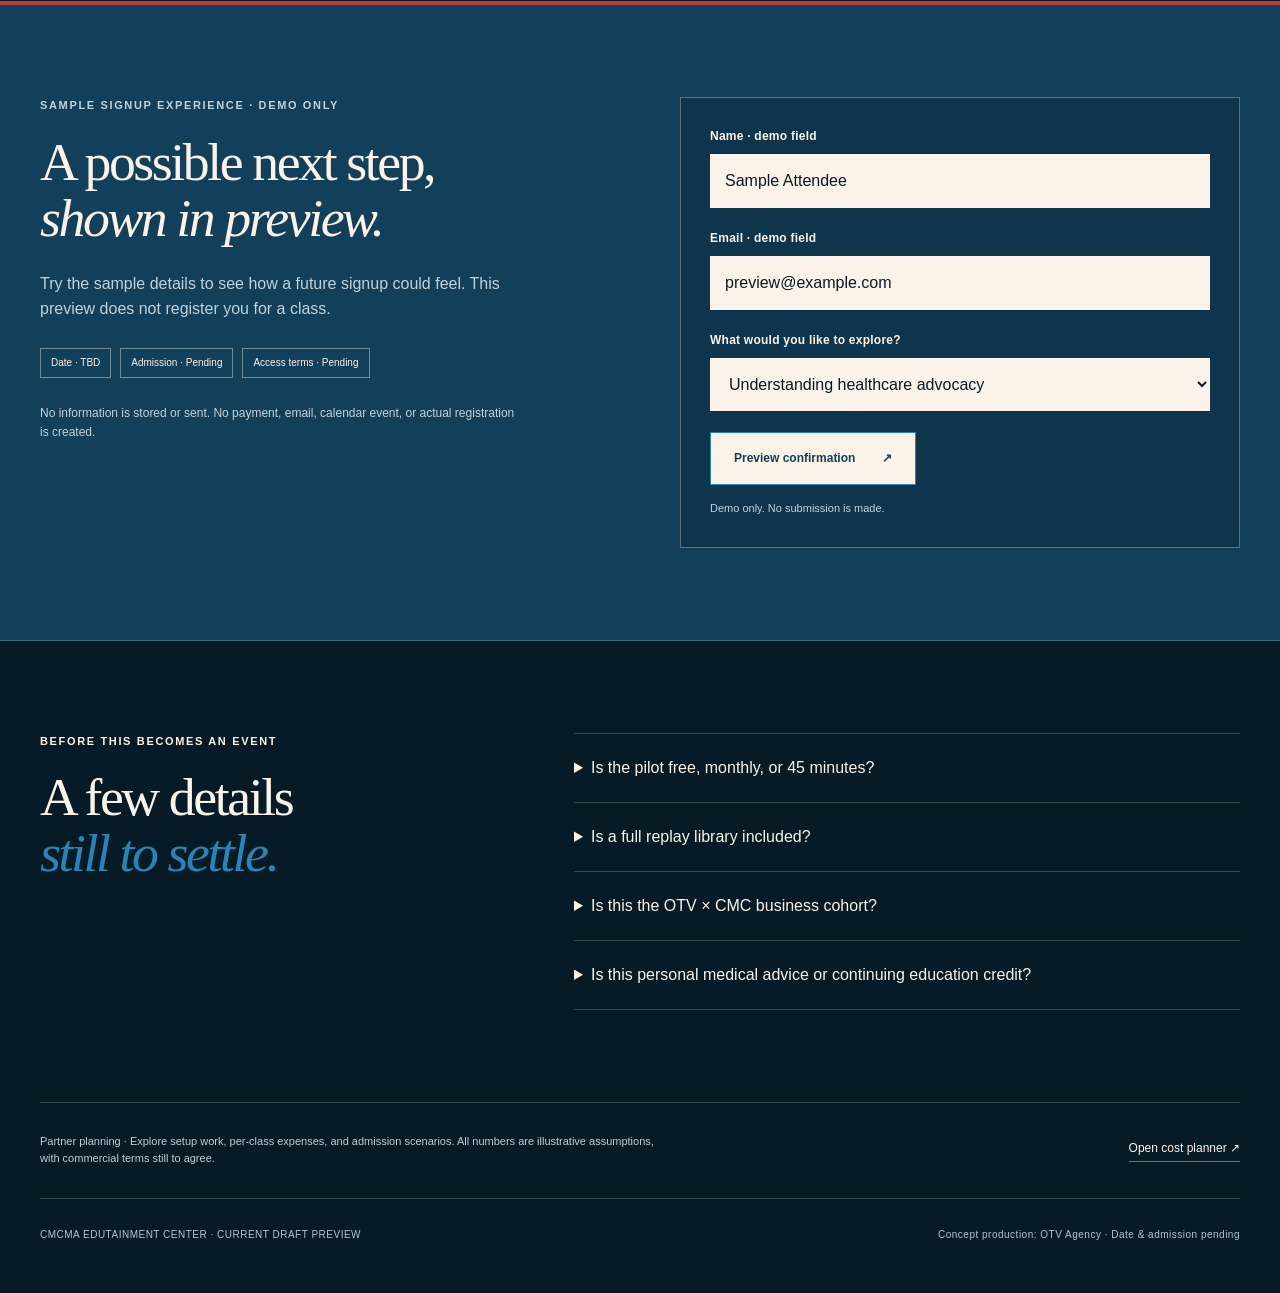
==== commit 5cb0bf96: "Rename preview to CMCMA Edutainment Center" ====
--- a/index.html
+++ b/index.html
@@ -1 +1 @@
-<!doctype html><html lang="en"><head><meta charset="utf-8"><meta name="viewport" content="width=device-width,initial-scale=1"><meta name="robots" content="noindex,nofollow,noarchive"><meta name="description" content="A draft preview of CMCMA Zoom Booms: welcoming community education and healthcare advocacy conversations."><title>CMCMA Zoom Booms | Community Education Preview</title><link rel="stylesheet" href="styles.css"><script src="app.js" defer></script></head><body><a class="skip" href="#main">Skip to content</a><div class="concept">Current draft preview · Date & admission TBD · No live registration</div><div class="wrap"><header class="nav"><a class="brand" href="#"><img src="assets/cmcma-logo.png" alt="Comfort Measures Media"><span class="brand-name"><strong>CMCMA</strong>COMMUNITY EDUCATION</span></a><nav class="navlinks" aria-label="Main navigation"><a href="#pilot">Proposed pilot</a><a href="#series">The series</a><a href="#preview-kit">Preview kit</a><a href="#demo">Sample signup ↗</a></nav></header><main id="main"><section class="hero"><div class="hero-copy"><p class="eyebrow">Education. Advocacy. Community.</p><p class="intro-label">Introducing:</p><h1><span>Zoom</span> <em>Booms.</em></h1><p class="hero-subheadline">Healthcare Education. Real Conversations.</p><p class="tagline">Real conversations. Real education.<br>Better healthcare decisions.</p><p class="lead">Simple, welcoming conversations about healthcare advocacy—for families, caregivers, professionals, and people who want to understand more.</p><div class="actions"><a class="btn" href="#pilot">Explore the proposed pilot <span aria-hidden="true">↗</span></a><a class="text-link" href="#preview-kit">Watch the new reels</a><a class="text-link" href="partner-planning.html">Review cost scenarios ↗</a></div><p class="meta">Live virtual education · Proposed format · Admission pending</p></div><figure class="portrait"><img src="assets/norman.jpg" alt="Norman Harris"><figcaption><strong>Norman Harris</strong><span>Proposed pilot educator<br>CMCMA</span></figcaption></figure></section></main></div><section class="paper section" id="series"><div class="wrap"><div class="section-title"><div><p class="eyebrow">The intention behind the series</p><h2>A place for questions.<br><em>A sense of community.</em></h2></div><p>Zoom Booms is envisioned as light, simple, low-cost community education: useful conversations that help people engage with healthcare advocacy and connect with Norman’s broader events and summits. Admission is still to be confirmed.</p></div><div class="purpose-grid"><article><span class="n">01</span><h3>Understand advocacy.</h3><p>Explore what advocacy can mean in everyday healthcare conversations and why it deserves more attention.</p></article><article><span class="n">02</span><h3>Ask useful questions.</h3><p>Make room for questions, clearer communication, and understanding the needs people bring to care discussions.</p></article><article><span class="n">03</span><h3>Connect through learning.</h3><p>Bring families, caregivers, professionals, and community voices into a welcoming educational conversation.</p></article></div><p class="purpose-note">This is draft positioning for review. It does not confirm a schedule, ticket price, recurring frequency, class duration, or operating arrangement.</p></div></section><section class="section" id="pilot"><div class="wrap"><div class="pilot-top"><div><p class="eyebrow">Proposed first conversation · Draft pilot title</p><h2>Start with<br><em>healthcare advocacy.</em></h2></div><p>The title and discussion areas below are draft preview copy, ready for partner review.</p></div><div class="pilot-grid"><div class="pilot-photo"><img src="assets/norman.jpg" alt="Portrait of Norman Harris" loading="lazy"><p>Norman Harris / CMCMA<br>Proposed pilot educator</p></div><div><h3 class="pilot-title">Who’s Advocating for You?</h3><p class="pilot-sub">Why Healthcare Advocacy Matters More Than Ever</p><p class="small">A proposed educational conversation about understanding advocacy, finding room for questions, and communicating what matters.</p><ul class="topic-list"><li>Understanding advocacy and why families can feel overwhelmed</li><li>Asking questions and understanding care plans</li><li>Communicating needs and concerns</li><li>Making space for a live Q&A</li></ul><div class="moderator"><div class="moderator-portrait"><img src="assets/cory.jpg" alt="Cory Crawford"></div><p><strong>Cory Crawford / OTV Agency</strong><br>Production and moderation are proposed preview roles, with arrangements still to confirm.</p></div></div></div><aside class="future-topic"><p class="eyebrow">A possible future topic</p><p>Senior care placement and choosing the right facility could become a later educational conversation. No placement service is promised by this preview.</p></aside></div></section><section class="paper section"><div class="wrap format-grid"><div><p class="eyebrow">A simple proposed experience</p><h2>Learn live.<br><em>Keep the conversation going.</em></h2><p>The aim is useful education and community engagement. The final format, admission, and access terms still need to be settled.</p><p class="format-note">The earlier class concept included that purchased class’s replay. A larger replay library was explored separately as a future idea; it is not an available or included benefit here.</p></div><ol class="format-list"><li><span>01</span><div><strong>A focused class</strong><p>An educator opens a practical topic for community discussion.</p></div></li><li><span>02</span><div><strong>Live questions</strong><p>A proposed Q&A creates room for the questions people bring.</p></div></li><li><span>03</span><div><strong>That class’s replay</strong><p>Proposed alongside the class, with admission and access details still pending.</p></div></li></ol></div></section><section class="section" id="preview-kit"><div class="wrap"><div class="preview-head"><div><p class="eyebrow">Current preview kit</p><h2>The new direction,<br><em>ready to review.</em></h2></div><p>Watch the series introduction and proposed pilot, and review the matching flyer. All event details remain provisional.</p></div><div class="preview-grid"><article class="preview-card"><div class="preview-media"><video controls playsinline preload="metadata" poster="downloads/current-series-poster.jpg" aria-label="Current Zoom Booms series reel"><source src="downloads/current-series-1080x1920.mp4" type="video/mp4"></video></div><p class="eyebrow">01 / Series reel</p><h3>Introducing Zoom Booms</h3><p>32 seconds · Community education and healthcare advocacy</p><div class="download-links"><a class="text-link" href="downloads/current-series-1080x1920.mp4" download>Download MP4 ↓</a></div></article><article class="preview-card"><div class="preview-media"><video controls playsinline preload="metadata" poster="downloads/current-pilot-poster.jpg" aria-label="Current healthcare advocacy pilot promo"><source src="downloads/current-pilot-1080x1920.mp4" type="video/mp4"></video></div><p class="eyebrow">02 / Pilot promo</p><h3>Who’s Advocating for You?</h3><p>16 seconds · Proposed conversation with Norman Harris</p><div class="download-links"><a class="text-link" href="downloads/current-pilot-1080x1920.mp4" download>Download MP4 ↓</a></div></article><article class="preview-card"><div class="preview-media"><img src="downloads/current-pilot-flyer.png" alt="Draft Zoom Booms pilot flyer" loading="lazy"></div><p class="eyebrow">03 / Matching flyer</p><h3>The pilot, on one page</h3><p>Draft title, proposed educator, and pending event details</p><div class="download-links"><a class="text-link" href="downloads/current-pilot-flyer.png" download>PNG ↓</a><a class="text-link" href="downloads/current-pilot-flyer.pdf" download>PDF ↓</a></div></article></div><div class="source-row"><p>Reels feature Cory’s supplied voice-over and music.<br>Illustrative AI footage shows fictional adult learners.<br>It does not depict actual attendees or testimonials.</p></div></div></section><section class="signup section" id="demo"><div class="wrap signup-grid"><div><p class="eyebrow">Sample signup experience · Demo only</p><h2>A possible next step,<br><em>shown in preview.</em></h2><p>Try the sample details to see how a future signup could feel. This preview does not register you for a class.</p><div class="status"><span>Date · TBD</span><span>Admission · Pending</span><span>Access terms · Pending</span></div><p class="small">No information is stored or sent. No payment, email, calendar event, or actual registration is created.</p></div><div><form id="demo-form" autocomplete="off"><div class="field"><label for="full-name">Name · demo field</label><input id="full-name" type="text" required value="Sample Attendee" maxlength="80" autocomplete="off"></div><div class="field"><label for="email">Email · demo field</label><input id="email" type="email" required value="preview@example.com" maxlength="150" autocomplete="off"></div><div class="field"><label for="interest">What would you like to explore?</label><select id="interest"><option>Understanding healthcare advocacy</option><option>Asking questions in care conversations</option><option>Future community education topics</option></select></div><button class="btn" type="submit">Preview confirmation <span aria-hidden="true">↗</span></button><p class="form-note">Demo only. No submission is made.</p></form><div class="confirmation" id="confirmation" role="status" tabindex="-1" hidden><p class="eyebrow">Demo complete</p><h3>That’s the experience.</h3><p>No registration was submitted. Your test details were cleared and were not stored or sent. There is no live event, payment, or follow-up email.</p><button class="btn" id="reset-demo" type="button">Try the sample again <span aria-hidden="true">↺</span></button></div></div></div></section><section class="section"><div class="wrap faq"><div><p class="eyebrow">Before this becomes an event</p><h2>A few details<br><em>still to settle.</em></h2></div><div><details><summary>Is the pilot free, monthly, or 45 minutes?</summary><p>Those were suggestions in the earlier conversation. Admission, duration, frequency, and dates have not been finalized.</p></details><details><summary>Is a full replay library included?</summary><p>No full-library access is available in this preview. A broader replay library was a separate future idea. The proposed class replay and its access period still need final terms.</p></details><details><summary>Is this the OTV × CMC business cohort?</summary><p>The premium business cohort is a separate prior concept. This preview focuses on light, simple CMCMA community education and healthcare advocacy.</p></details><details><summary>Is this personal medical advice or continuing education credit?</summary><p>This preview describes general educational conversations. It does not offer individual medical advice, CE credit, accreditation, eligibility determinations, or placement services.</p></details></div></div></section><div class="wrap"><aside class="archive-note"><p>Partner planning · Explore setup work, per-class expenses, and admission scenarios. All numbers are illustrative assumptions, with commercial terms still to agree.</p><a class="text-link" href="partner-planning.html">Open cost planner ↗</a></aside><footer><p>CMCMA · ZOOM BOOMS · CURRENT DRAFT PREVIEW</p><p>Concept production: OTV Agency · Date & admission pending</p></footer></div></body></html>+<!doctype html><html lang="en"><head><meta charset="utf-8"><meta name="viewport" content="width=device-width,initial-scale=1"><meta name="robots" content="noindex,nofollow,noarchive"><meta name="description" content="A draft preview of CMCMA Edutainment Center: healthcare and advocacy education and resources led by healthcare experts and subject-matter experts."><title>CMCMA Edutainment Center | Healthcare &amp; Advocacy Education</title><link rel="stylesheet" href="styles.css"><script src="app.js" defer></script><link rel="icon" href="assets/cmcma-logo.png" type="image/png"></head><body><a class="skip" href="#main">Skip to content</a><div class="concept">Current draft preview · Date & admission TBD · No live registration</div><div class="wrap"><header class="nav"><a class="brand" href="#"><img src="assets/cmcma-logo.png" alt="Comfort Measures Media"><span class="brand-name"><strong>CMCMA</strong>EDUTAINMENT CENTER</span></a><nav class="navlinks" aria-label="Main navigation"><a href="#pilot">Proposed pilot</a><a href="#series">The series</a><a href="#preview-kit">Preview kit</a><a href="#demo">Sample signup ↗</a></nav></header><main id="main"><section class="hero"><div class="hero-copy"><p class="eyebrow">Healthcare. Advocacy. Resources.</p><p class="intro-label">Introducing:</p><h1 class="edutainment-title"><span>CMCMA</span><em>Edutainment</em><span>Center.</span></h1><p class="hero-subheadline">Healthcare Education. Real Conversations.</p><p class="tagline">Real conversations. Real education.<br>Better healthcare decisions.</p><p class="lead">Healthcare and advocacy education and resources, envisioned to be led by healthcare experts and subject-matter experts—for families, caregivers, professionals, and people who want to understand more.</p><div class="actions"><a class="btn" href="#pilot">Explore the proposed pilot <span aria-hidden="true">↗</span></a><a class="text-link" href="#preview-kit">Review the existing reels</a><a class="text-link" href="partner-planning.html">Review cost scenarios ↗</a></div><p class="meta">Live virtual education · Proposed format · Admission pending</p></div><figure class="portrait"><img src="assets/norman.jpg" alt="Norman Harris"><figcaption><strong>Norman Harris</strong><span>Proposed pilot educator<br>CMCMA</span></figcaption></figure></section></main></div><section class="paper section" id="series"><div class="wrap"><div class="section-title"><div><p class="eyebrow">The intention behind the series</p><h2>A place for questions.<br><em>A sense of community.</em></h2></div><p>CMCMA Edutainment Center is envisioned as welcoming healthcare and advocacy education and resources led by healthcare experts and subject-matter experts. The aim is useful learning, clear conversations, and connections to Norman’s broader events and summits. Admission, contributors, and the final format are still to be confirmed.</p></div><div class="purpose-grid"><article><span class="n">01</span><h3>Understand advocacy.</h3><p>Explore what advocacy can mean in everyday healthcare conversations and why it deserves more attention.</p></article><article><span class="n">02</span><h3>Ask useful questions.</h3><p>Make room for questions, clearer communication, and understanding the needs people bring to care discussions.</p></article><article><span class="n">03</span><h3>Connect through learning.</h3><p>Bring families, caregivers, professionals, and community voices into a welcoming educational conversation.</p></article></div><p class="purpose-note">This is draft positioning for review. It does not confirm a schedule, ticket price, recurring frequency, class duration, or operating arrangement.</p></div></section><section class="section" id="pilot"><div class="wrap"><div class="pilot-top"><div><p class="eyebrow">Proposed first conversation · Draft pilot title</p><h2>Start with<br><em>healthcare advocacy.</em></h2></div><p>The title and discussion areas below are draft preview copy, ready for partner review.</p></div><div class="pilot-grid"><div class="pilot-photo"><img src="assets/norman.jpg" alt="Portrait of Norman Harris" loading="lazy"><p>Norman Harris / CMCMA<br>Proposed pilot educator</p></div><div><h3 class="pilot-title">Who’s Advocating for You?</h3><p class="pilot-sub">Why Healthcare Advocacy Matters More Than Ever</p><p class="small">A proposed educational conversation about understanding advocacy, finding room for questions, and communicating what matters.</p><ul class="topic-list"><li>Understanding advocacy and why families can feel overwhelmed</li><li>Asking questions and understanding care plans</li><li>Communicating needs and concerns</li><li>Making space for a live Q&A</li></ul><div class="moderator"><div class="moderator-portrait"><img src="assets/cory.jpg" alt="Cory Crawford"></div><p><strong>Cory Crawford / OTV Agency</strong><br>Production and moderation are proposed preview roles, with arrangements still to confirm.</p></div></div></div><aside class="future-topic"><p class="eyebrow">A possible future topic</p><p>Senior care placement and choosing the right facility could become a later educational conversation. No placement service is promised by this preview.</p></aside></div></section><section class="paper section"><div class="wrap format-grid"><div><p class="eyebrow">A simple proposed experience</p><h2>Learn live.<br><em>Keep the conversation going.</em></h2><p>The aim is useful education and community engagement. The final format, admission, and access terms still need to be settled.</p><p class="format-note">The earlier class concept included that purchased class’s replay. A larger replay library was explored separately as a future idea; it is not an available or included benefit here.</p></div><ol class="format-list"><li><span>01</span><div><strong>A focused class</strong><p>An educator opens a practical topic for community discussion.</p></div></li><li><span>02</span><div><strong>Live questions</strong><p>A proposed Q&A creates room for the questions people bring.</p></div></li><li><span>03</span><div><strong>That class’s replay</strong><p>Proposed alongside the class, with admission and access details still pending.</p></div></li></ol></div></section><section class="section" id="preview-kit"><div class="wrap"><div class="preview-head"><div><p class="eyebrow">Current preview kit</p><h2>The new direction,<br><em>ready to review.</em></h2></div><p>Review the earlier series introduction, proposed pilot, and matching flyer as references for the updated concept. All event details remain provisional.</p></div><aside class="preview-brand-note" aria-label="Media branding status"><strong>Previous branding · Media review only</strong>The reels and flyer below still display the previous “Zoom Booms” name; both reels also use it in the spoken audio. These unchanged assets are reference previews pending an approved media update.</aside><div class="preview-grid"><article class="preview-card"><div class="preview-media"><video controls playsinline preload="metadata" poster="downloads/current-series-poster.jpg" aria-label="Series reel with previous branding"><source src="downloads/current-series-1080x1920.mp4" type="video/mp4"></video></div><p class="eyebrow">01 / Series reel</p><h3>Series introduction</h3><p>32 seconds · Community education and healthcare advocacy</p><div class="download-links"><a class="text-link" href="downloads/current-series-1080x1920.mp4" download>Download MP4 ↓</a></div></article><article class="preview-card"><div class="preview-media"><video controls playsinline preload="metadata" poster="downloads/current-pilot-poster.jpg" aria-label="Current healthcare advocacy pilot promo"><source src="downloads/current-pilot-1080x1920.mp4" type="video/mp4"></video></div><p class="eyebrow">02 / Pilot promo</p><h3>Who’s Advocating for You?</h3><p>16 seconds · Proposed conversation with Norman Harris</p><div class="download-links"><a class="text-link" href="downloads/current-pilot-1080x1920.mp4" download>Download MP4 ↓</a></div></article><article class="preview-card"><div class="preview-media"><img src="downloads/current-pilot-flyer.png" alt="Draft Zoom Booms pilot flyer" loading="lazy"></div><p class="eyebrow">03 / Matching flyer</p><h3>The pilot, on one page</h3><p>Draft title, proposed educator, and pending event details</p><div class="download-links"><a class="text-link" href="downloads/current-pilot-flyer.png" download>PNG ↓</a><a class="text-link" href="downloads/current-pilot-flyer.pdf" download>PDF ↓</a></div></article></div><div class="source-row"><p>Reels feature Cory’s supplied voice-over and music.<br>Illustrative AI footage shows fictional adult learners.<br>It does not depict actual attendees or testimonials.</p></div></div></section><section class="signup section" id="demo"><div class="wrap signup-grid"><div><p class="eyebrow">Sample signup experience · Demo only</p><h2>A possible next step,<br><em>shown in preview.</em></h2><p>Try the sample details to see how a future signup could feel. This preview does not register you for a class.</p><div class="status"><span>Date · TBD</span><span>Admission · Pending</span><span>Access terms · Pending</span></div><p class="small">No information is stored or sent. No payment, email, calendar event, or actual registration is created.</p></div><div><form id="demo-form" autocomplete="off"><div class="field"><label for="full-name">Name · demo field</label><input id="full-name" type="text" required value="Sample Attendee" maxlength="80" autocomplete="off"></div><div class="field"><label for="email">Email · demo field</label><input id="email" type="email" required value="preview@example.com" maxlength="150" autocomplete="off"></div><div class="field"><label for="interest">What would you like to explore?</label><select id="interest"><option>Understanding healthcare advocacy</option><option>Asking questions in care conversations</option><option>Future community education topics</option></select></div><button class="btn" type="submit">Preview confirmation <span aria-hidden="true">↗</span></button><p class="form-note">Demo only. No submission is made.</p></form><div class="confirmation" id="confirmation" role="status" tabindex="-1" hidden><p class="eyebrow">Demo complete</p><h3>That’s the experience.</h3><p>No registration was submitted. Your test details were cleared and were not stored or sent. There is no live event, payment, or follow-up email.</p><button class="btn" id="reset-demo" type="button">Try the sample again <span aria-hidden="true">↺</span></button></div></div></div></section><section class="section"><div class="wrap faq"><div><p class="eyebrow">Before this becomes an event</p><h2>A few details<br><em>still to settle.</em></h2></div><div><details><summary>Is the pilot free, monthly, or 45 minutes?</summary><p>Those were suggestions in the earlier conversation. Admission, duration, frequency, and dates have not been finalized.</p></details><details><summary>Is a full replay library included?</summary><p>No full-library access is available in this preview. A broader replay library was a separate future idea. The proposed class replay and its access period still need final terms.</p></details><details><summary>Is this the OTV × CMC business cohort?</summary><p>The premium business cohort is a separate prior concept. This preview focuses on CMCMA Edutainment Center’s healthcare and advocacy education and resources.</p></details><details><summary>Is this personal medical advice or continuing education credit?</summary><p>This preview describes general educational conversations. It does not offer individual medical advice, CE credit, accreditation, eligibility determinations, or placement services.</p></details></div></div></section><div class="wrap"><aside class="archive-note"><p>Partner planning · Explore setup work, per-class expenses, and admission scenarios. All numbers are illustrative assumptions, with commercial terms still to agree.</p><a class="text-link" href="partner-planning.html">Open cost planner ↗</a></aside><footer><p>CMCMA EDUTAINMENT CENTER · CURRENT DRAFT PREVIEW</p><p>Concept production: OTV Agency · Date & admission pending</p></footer></div></body></html>
--- a/styles.css
+++ b/styles.css
@@ -82,3 +82,6 @@
 @media(max-width:380px){.hero h1{font-size:82px}.hero-subheadline{font-size:23px}.hero .eyebrow{font-size:9px}.hero .portrait>img{height:410px}.hero .portrait figcaption{margin-left:12px;margin-right:12px;padding:17px}.hero .portrait strong{font-size:25px}.hero .actions{gap:20px}.hero .lead{font-size:14px}h2{font-size:38px}.pilot-title{font-size:35px}.pilot-sub{font-size:21px}.preview-card{grid-template-columns:110px minmax(0,1fr);gap:0 16px}.preview-media{height:196px}.preview-card h3{font-size:23px}.moderator{padding:19px}.navlinks a:last-child{padding:7px 8px}.btn{padding:15px 17px}.preview-card p{font-size:11px}#demo-form{padding:20px}}
 @media(prefers-reduced-motion:no-preference){.motion-ready [data-reveal]{opacity:0;transform:translateY(18px);transition:opacity .65s ease,transform .65s cubic-bezier(.2,.7,.2,1);transition-delay:var(--reveal-delay,0ms)}.motion-ready [data-reveal].revealed{opacity:1;transform:none}}
 @media(prefers-reduced-motion:reduce){html{scroll-behavior:auto!important}*,*::before,*::after{animation:none!important;transition:none!important}.motion-ready [data-reveal]{opacity:1!important;transform:none!important}.btn:hover{transform:none;box-shadow:none}}
+
+/* Local brand preparation: CMCMA Edutainment Center */
+.hero h1.edutainment-title{font-size:clamp(44px,4.7vw,66px);line-height:1.02;letter-spacing:-.04em}.preview-brand-note{border-left:3px solid #BC3934;padding:14px 20px;margin:0 0 30px;background:#123F59;color:#E4EDF1;font-size:12px;line-height:1.65}.preview-brand-note strong{display:block;color:#FBF3E9;margin-bottom:4px}.hero h1.edutainment-title>span,.hero h1.edutainment-title>em{display:block;white-space:nowrap}
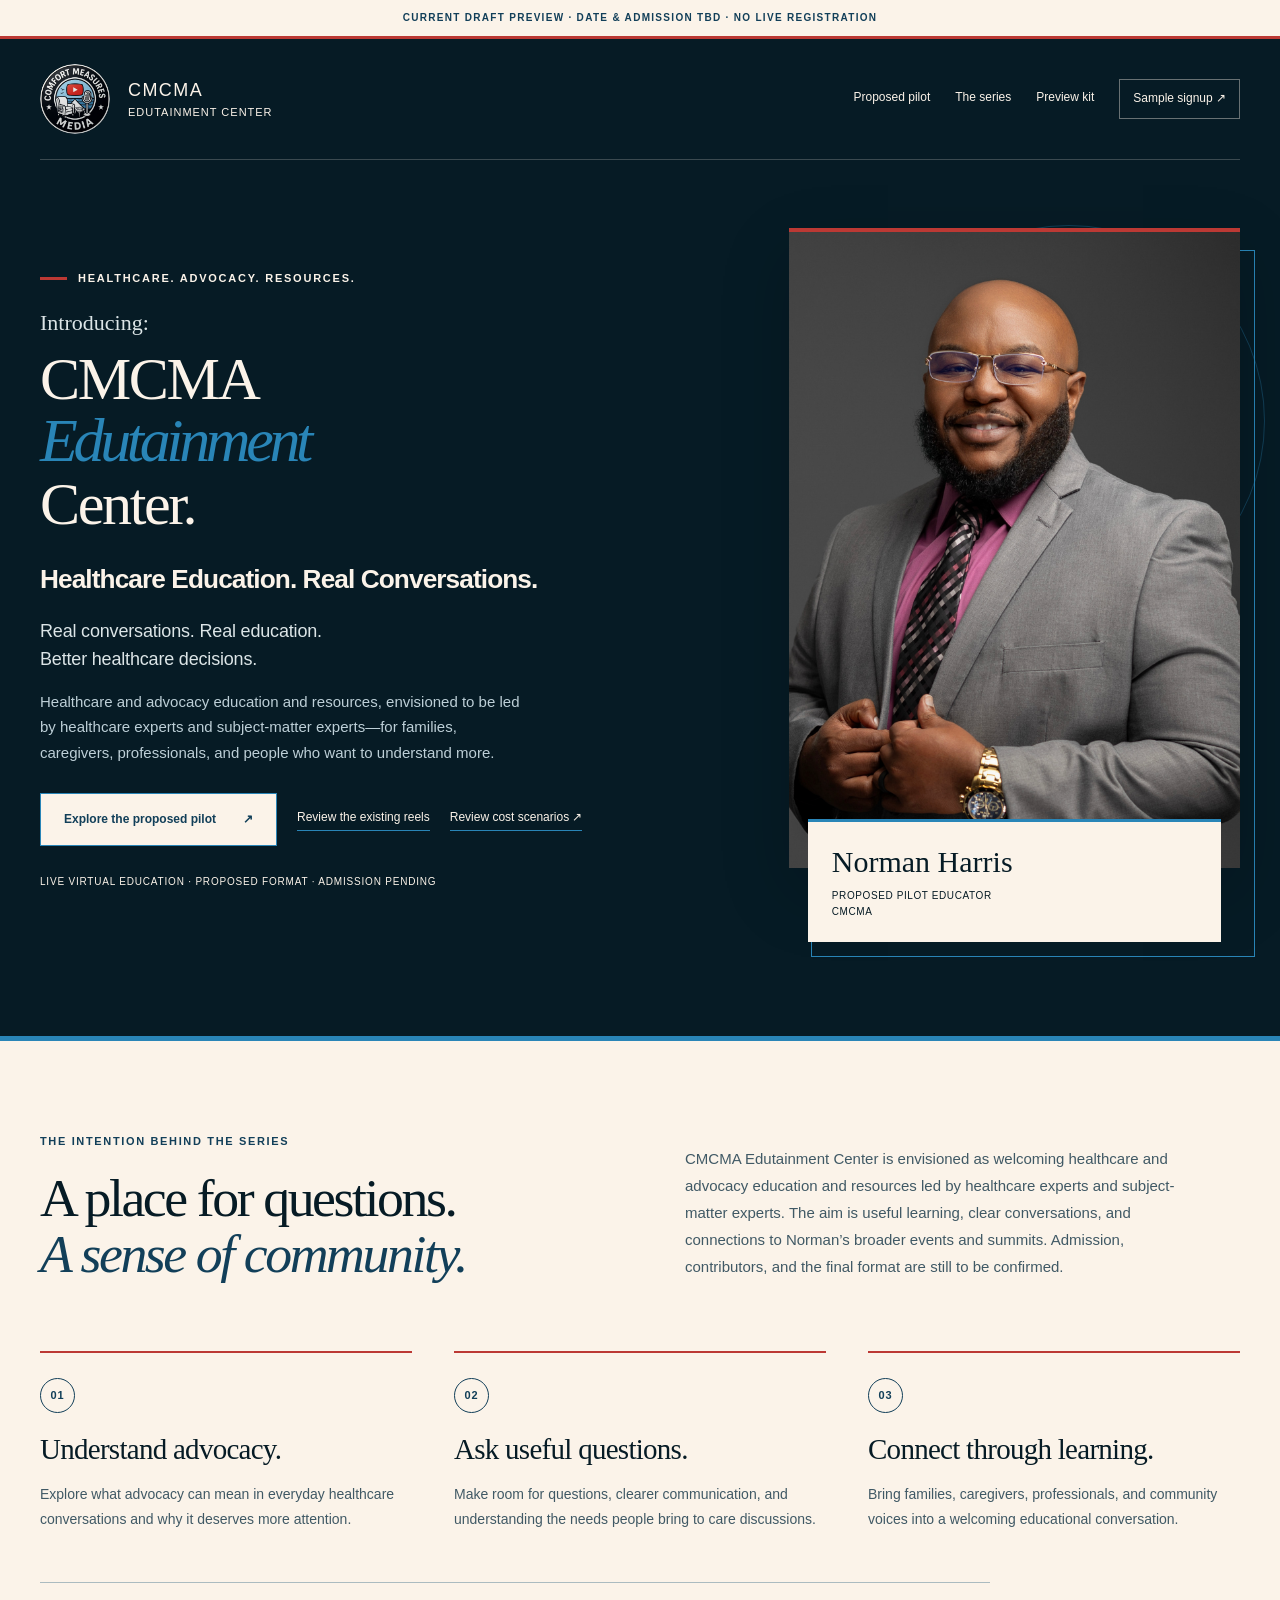
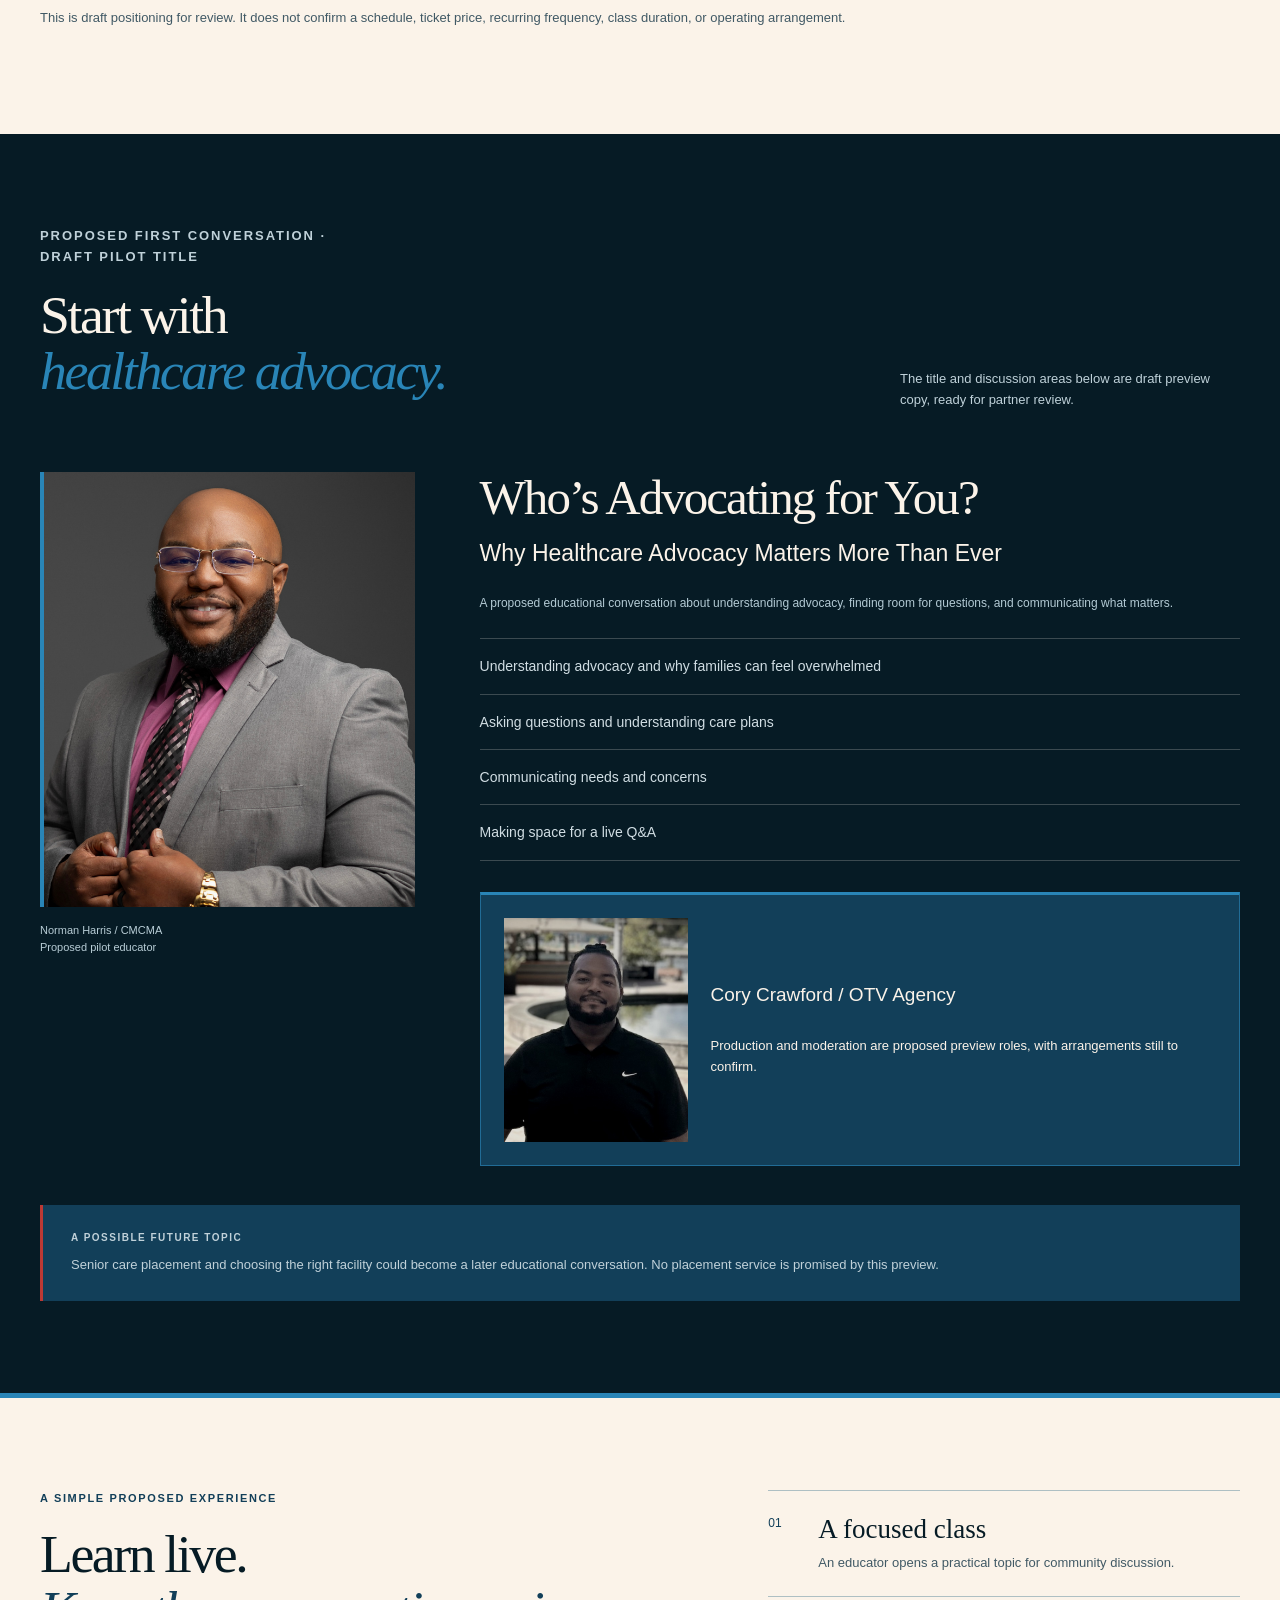
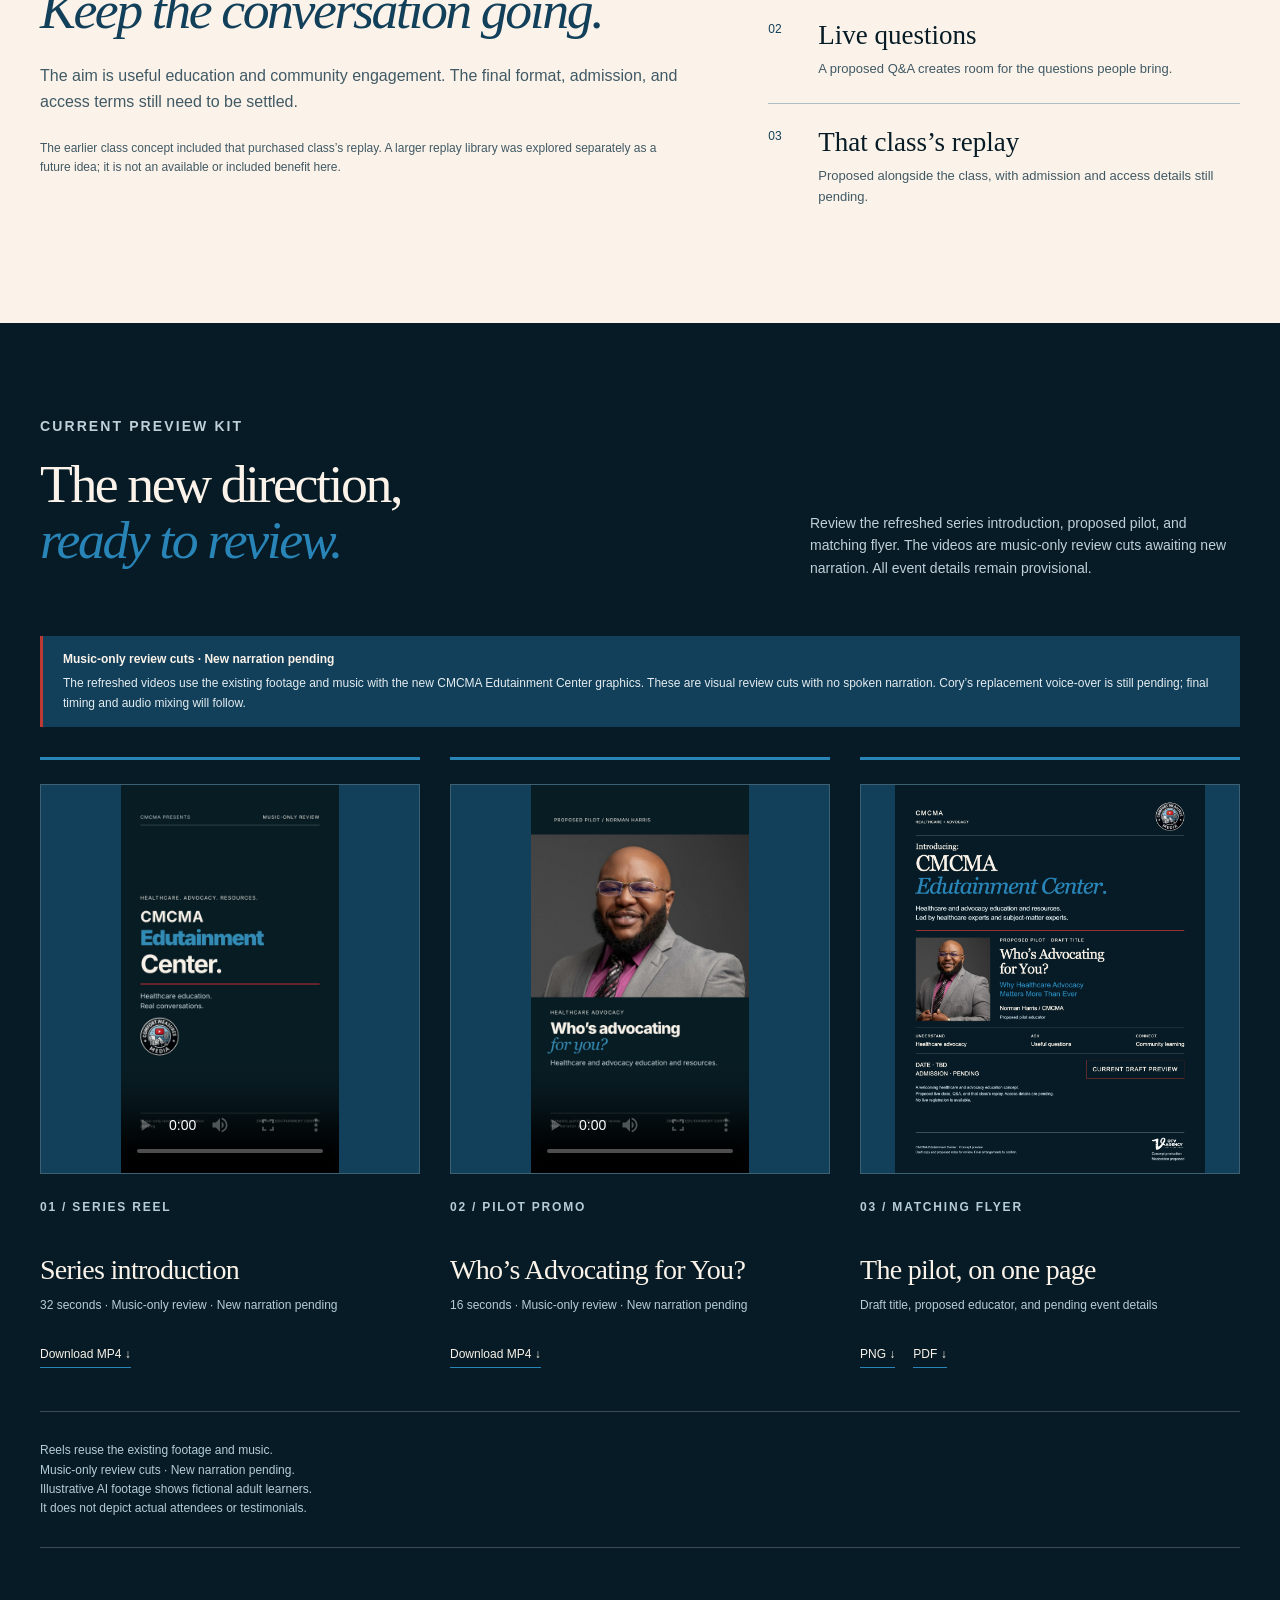
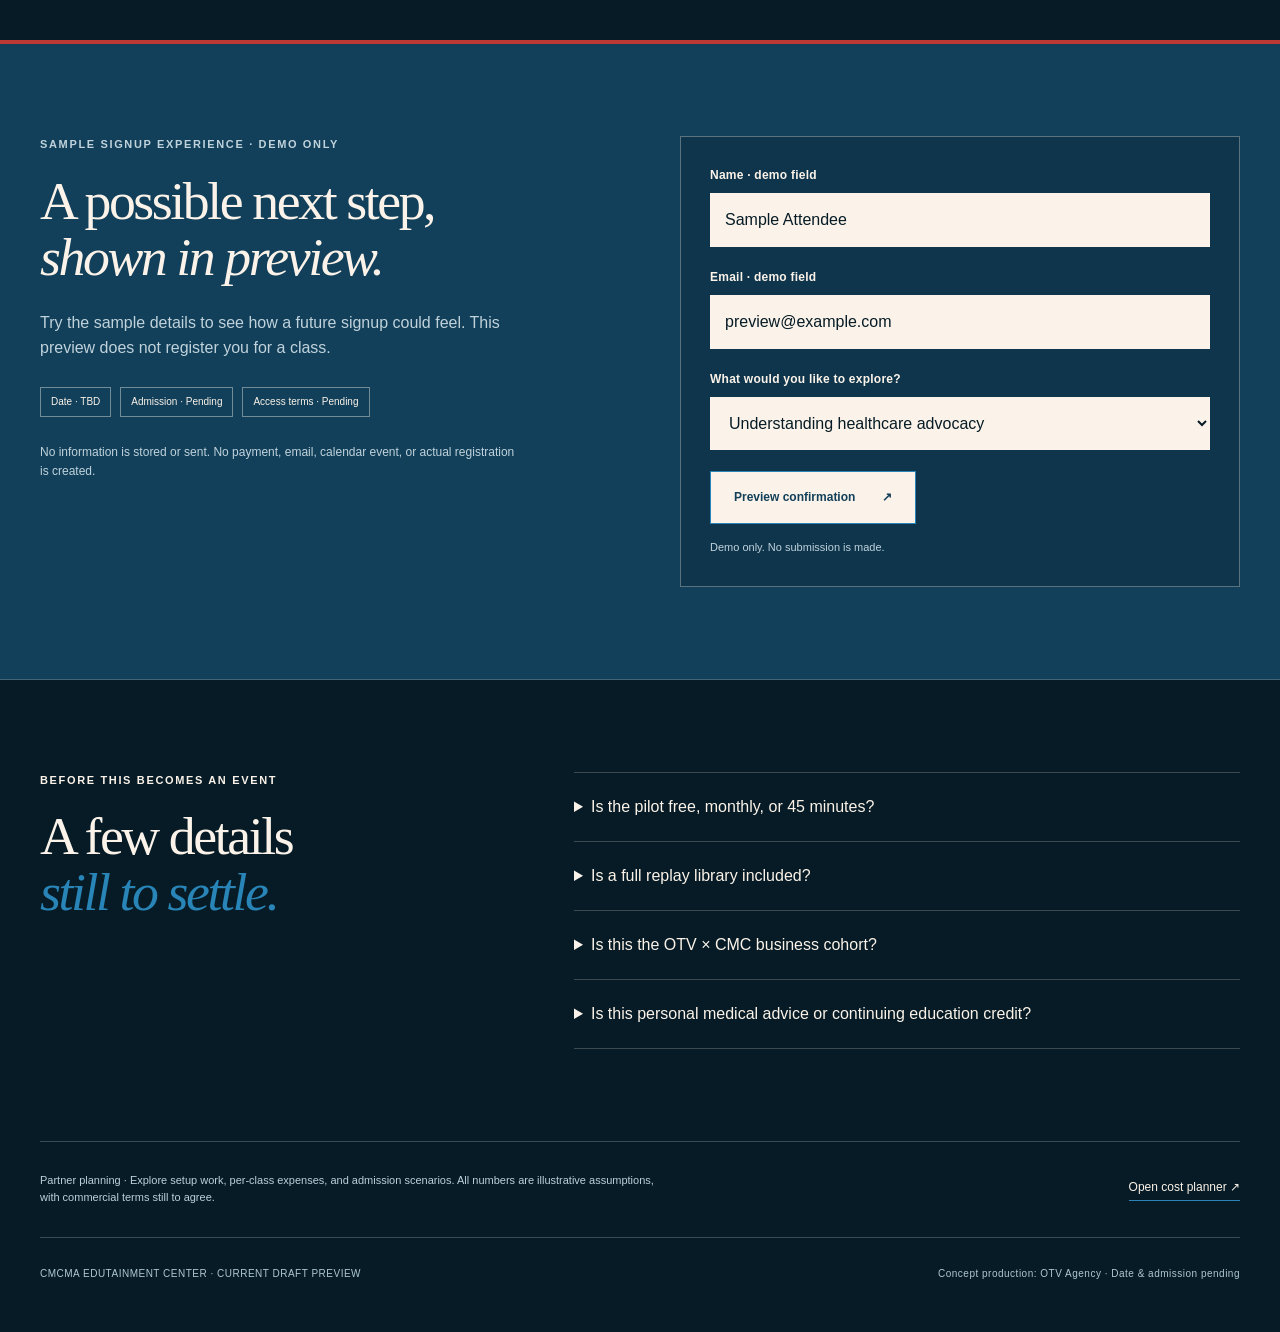
==== commit 84388904: "Refresh Edutainment Center flyer and music-only review reels" ====
--- a/index.html
+++ b/index.html
@@ -1 +1 @@
-<!doctype html><html lang="en"><head><meta charset="utf-8"><meta name="viewport" content="width=device-width,initial-scale=1"><meta name="robots" content="noindex,nofollow,noarchive"><meta name="description" content="A draft preview of CMCMA Edutainment Center: healthcare and advocacy education and resources led by healthcare experts and subject-matter experts."><title>CMCMA Edutainment Center | Healthcare &amp; Advocacy Education</title><link rel="stylesheet" href="styles.css"><script src="app.js" defer></script><link rel="icon" href="assets/cmcma-logo.png" type="image/png"></head><body><a class="skip" href="#main">Skip to content</a><div class="concept">Current draft preview · Date & admission TBD · No live registration</div><div class="wrap"><header class="nav"><a class="brand" href="#"><img src="assets/cmcma-logo.png" alt="Comfort Measures Media"><span class="brand-name"><strong>CMCMA</strong>EDUTAINMENT CENTER</span></a><nav class="navlinks" aria-label="Main navigation"><a href="#pilot">Proposed pilot</a><a href="#series">The series</a><a href="#preview-kit">Preview kit</a><a href="#demo">Sample signup ↗</a></nav></header><main id="main"><section class="hero"><div class="hero-copy"><p class="eyebrow">Healthcare. Advocacy. Resources.</p><p class="intro-label">Introducing:</p><h1 class="edutainment-title"><span>CMCMA</span><em>Edutainment</em><span>Center.</span></h1><p class="hero-subheadline">Healthcare Education. Real Conversations.</p><p class="tagline">Real conversations. Real education.<br>Better healthcare decisions.</p><p class="lead">Healthcare and advocacy education and resources, envisioned to be led by healthcare experts and subject-matter experts—for families, caregivers, professionals, and people who want to understand more.</p><div class="actions"><a class="btn" href="#pilot">Explore the proposed pilot <span aria-hidden="true">↗</span></a><a class="text-link" href="#preview-kit">Review the existing reels</a><a class="text-link" href="partner-planning.html">Review cost scenarios ↗</a></div><p class="meta">Live virtual education · Proposed format · Admission pending</p></div><figure class="portrait"><img src="assets/norman.jpg" alt="Norman Harris"><figcaption><strong>Norman Harris</strong><span>Proposed pilot educator<br>CMCMA</span></figcaption></figure></section></main></div><section class="paper section" id="series"><div class="wrap"><div class="section-title"><div><p class="eyebrow">The intention behind the series</p><h2>A place for questions.<br><em>A sense of community.</em></h2></div><p>CMCMA Edutainment Center is envisioned as welcoming healthcare and advocacy education and resources led by healthcare experts and subject-matter experts. The aim is useful learning, clear conversations, and connections to Norman’s broader events and summits. Admission, contributors, and the final format are still to be confirmed.</p></div><div class="purpose-grid"><article><span class="n">01</span><h3>Understand advocacy.</h3><p>Explore what advocacy can mean in everyday healthcare conversations and why it deserves more attention.</p></article><article><span class="n">02</span><h3>Ask useful questions.</h3><p>Make room for questions, clearer communication, and understanding the needs people bring to care discussions.</p></article><article><span class="n">03</span><h3>Connect through learning.</h3><p>Bring families, caregivers, professionals, and community voices into a welcoming educational conversation.</p></article></div><p class="purpose-note">This is draft positioning for review. It does not confirm a schedule, ticket price, recurring frequency, class duration, or operating arrangement.</p></div></section><section class="section" id="pilot"><div class="wrap"><div class="pilot-top"><div><p class="eyebrow">Proposed first conversation · Draft pilot title</p><h2>Start with<br><em>healthcare advocacy.</em></h2></div><p>The title and discussion areas below are draft preview copy, ready for partner review.</p></div><div class="pilot-grid"><div class="pilot-photo"><img src="assets/norman.jpg" alt="Portrait of Norman Harris" loading="lazy"><p>Norman Harris / CMCMA<br>Proposed pilot educator</p></div><div><h3 class="pilot-title">Who’s Advocating for You?</h3><p class="pilot-sub">Why Healthcare Advocacy Matters More Than Ever</p><p class="small">A proposed educational conversation about understanding advocacy, finding room for questions, and communicating what matters.</p><ul class="topic-list"><li>Understanding advocacy and why families can feel overwhelmed</li><li>Asking questions and understanding care plans</li><li>Communicating needs and concerns</li><li>Making space for a live Q&A</li></ul><div class="moderator"><div class="moderator-portrait"><img src="assets/cory.jpg" alt="Cory Crawford"></div><p><strong>Cory Crawford / OTV Agency</strong><br>Production and moderation are proposed preview roles, with arrangements still to confirm.</p></div></div></div><aside class="future-topic"><p class="eyebrow">A possible future topic</p><p>Senior care placement and choosing the right facility could become a later educational conversation. No placement service is promised by this preview.</p></aside></div></section><section class="paper section"><div class="wrap format-grid"><div><p class="eyebrow">A simple proposed experience</p><h2>Learn live.<br><em>Keep the conversation going.</em></h2><p>The aim is useful education and community engagement. The final format, admission, and access terms still need to be settled.</p><p class="format-note">The earlier class concept included that purchased class’s replay. A larger replay library was explored separately as a future idea; it is not an available or included benefit here.</p></div><ol class="format-list"><li><span>01</span><div><strong>A focused class</strong><p>An educator opens a practical topic for community discussion.</p></div></li><li><span>02</span><div><strong>Live questions</strong><p>A proposed Q&A creates room for the questions people bring.</p></div></li><li><span>03</span><div><strong>That class’s replay</strong><p>Proposed alongside the class, with admission and access details still pending.</p></div></li></ol></div></section><section class="section" id="preview-kit"><div class="wrap"><div class="preview-head"><div><p class="eyebrow">Current preview kit</p><h2>The new direction,<br><em>ready to review.</em></h2></div><p>Review the earlier series introduction, proposed pilot, and matching flyer as references for the updated concept. All event details remain provisional.</p></div><aside class="preview-brand-note" aria-label="Media branding status"><strong>Previous branding · Media review only</strong>The reels and flyer below still display the previous “Zoom Booms” name; both reels also use it in the spoken audio. These unchanged assets are reference previews pending an approved media update.</aside><div class="preview-grid"><article class="preview-card"><div class="preview-media"><video controls playsinline preload="metadata" poster="downloads/current-series-poster.jpg" aria-label="Series reel with previous branding"><source src="downloads/current-series-1080x1920.mp4" type="video/mp4"></video></div><p class="eyebrow">01 / Series reel</p><h3>Series introduction</h3><p>32 seconds · Community education and healthcare advocacy</p><div class="download-links"><a class="text-link" href="downloads/current-series-1080x1920.mp4" download>Download MP4 ↓</a></div></article><article class="preview-card"><div class="preview-media"><video controls playsinline preload="metadata" poster="downloads/current-pilot-poster.jpg" aria-label="Current healthcare advocacy pilot promo"><source src="downloads/current-pilot-1080x1920.mp4" type="video/mp4"></video></div><p class="eyebrow">02 / Pilot promo</p><h3>Who’s Advocating for You?</h3><p>16 seconds · Proposed conversation with Norman Harris</p><div class="download-links"><a class="text-link" href="downloads/current-pilot-1080x1920.mp4" download>Download MP4 ↓</a></div></article><article class="preview-card"><div class="preview-media"><img src="downloads/current-pilot-flyer.png" alt="Draft Zoom Booms pilot flyer" loading="lazy"></div><p class="eyebrow">03 / Matching flyer</p><h3>The pilot, on one page</h3><p>Draft title, proposed educator, and pending event details</p><div class="download-links"><a class="text-link" href="downloads/current-pilot-flyer.png" download>PNG ↓</a><a class="text-link" href="downloads/current-pilot-flyer.pdf" download>PDF ↓</a></div></article></div><div class="source-row"><p>Reels feature Cory’s supplied voice-over and music.<br>Illustrative AI footage shows fictional adult learners.<br>It does not depict actual attendees or testimonials.</p></div></div></section><section class="signup section" id="demo"><div class="wrap signup-grid"><div><p class="eyebrow">Sample signup experience · Demo only</p><h2>A possible next step,<br><em>shown in preview.</em></h2><p>Try the sample details to see how a future signup could feel. This preview does not register you for a class.</p><div class="status"><span>Date · TBD</span><span>Admission · Pending</span><span>Access terms · Pending</span></div><p class="small">No information is stored or sent. No payment, email, calendar event, or actual registration is created.</p></div><div><form id="demo-form" autocomplete="off"><div class="field"><label for="full-name">Name · demo field</label><input id="full-name" type="text" required value="Sample Attendee" maxlength="80" autocomplete="off"></div><div class="field"><label for="email">Email · demo field</label><input id="email" type="email" required value="preview@example.com" maxlength="150" autocomplete="off"></div><div class="field"><label for="interest">What would you like to explore?</label><select id="interest"><option>Understanding healthcare advocacy</option><option>Asking questions in care conversations</option><option>Future community education topics</option></select></div><button class="btn" type="submit">Preview confirmation <span aria-hidden="true">↗</span></button><p class="form-note">Demo only. No submission is made.</p></form><div class="confirmation" id="confirmation" role="status" tabindex="-1" hidden><p class="eyebrow">Demo complete</p><h3>That’s the experience.</h3><p>No registration was submitted. Your test details were cleared and were not stored or sent. There is no live event, payment, or follow-up email.</p><button class="btn" id="reset-demo" type="button">Try the sample again <span aria-hidden="true">↺</span></button></div></div></div></section><section class="section"><div class="wrap faq"><div><p class="eyebrow">Before this becomes an event</p><h2>A few details<br><em>still to settle.</em></h2></div><div><details><summary>Is the pilot free, monthly, or 45 minutes?</summary><p>Those were suggestions in the earlier conversation. Admission, duration, frequency, and dates have not been finalized.</p></details><details><summary>Is a full replay library included?</summary><p>No full-library access is available in this preview. A broader replay library was a separate future idea. The proposed class replay and its access period still need final terms.</p></details><details><summary>Is this the OTV × CMC business cohort?</summary><p>The premium business cohort is a separate prior concept. This preview focuses on CMCMA Edutainment Center’s healthcare and advocacy education and resources.</p></details><details><summary>Is this personal medical advice or continuing education credit?</summary><p>This preview describes general educational conversations. It does not offer individual medical advice, CE credit, accreditation, eligibility determinations, or placement services.</p></details></div></div></section><div class="wrap"><aside class="archive-note"><p>Partner planning · Explore setup work, per-class expenses, and admission scenarios. All numbers are illustrative assumptions, with commercial terms still to agree.</p><a class="text-link" href="partner-planning.html">Open cost planner ↗</a></aside><footer><p>CMCMA EDUTAINMENT CENTER · CURRENT DRAFT PREVIEW</p><p>Concept production: OTV Agency · Date & admission pending</p></footer></div></body></html>+<!doctype html><html lang="en"><head><meta charset="utf-8"><meta name="viewport" content="width=device-width,initial-scale=1"><meta name="robots" content="noindex,nofollow,noarchive"><meta name="description" content="A draft preview of CMCMA Edutainment Center: healthcare and advocacy education and resources led by healthcare experts and subject-matter experts."><title>CMCMA Edutainment Center | Healthcare &amp; Advocacy Education</title><link rel="stylesheet" href="styles.css"><script src="app.js" defer></script><link rel="icon" href="assets/cmcma-logo.png" type="image/png"></head><body><a class="skip" href="#main">Skip to content</a><div class="concept">Current draft preview · Date & admission TBD · No live registration</div><div class="wrap"><header class="nav"><a class="brand" href="#"><img src="assets/cmcma-logo.png" alt="Comfort Measures Media"><span class="brand-name"><strong>CMCMA</strong>EDUTAINMENT CENTER</span></a><nav class="navlinks" aria-label="Main navigation"><a href="#pilot">Proposed pilot</a><a href="#series">The series</a><a href="#preview-kit">Preview kit</a><a href="#demo">Sample signup ↗</a></nav></header><main id="main"><section class="hero"><div class="hero-copy"><p class="eyebrow">Healthcare. Advocacy. Resources.</p><p class="intro-label">Introducing:</p><h1 class="edutainment-title"><span>CMCMA</span><em>Edutainment</em><span>Center.</span></h1><p class="hero-subheadline">Healthcare Education. Real Conversations.</p><p class="tagline">Real conversations. Real education.<br>Better healthcare decisions.</p><p class="lead">Healthcare and advocacy education and resources, envisioned to be led by healthcare experts and subject-matter experts—for families, caregivers, professionals, and people who want to understand more.</p><div class="actions"><a class="btn" href="#pilot">Explore the proposed pilot <span aria-hidden="true">↗</span></a><a class="text-link" href="#preview-kit">Review the existing reels</a><a class="text-link" href="partner-planning.html">Review cost scenarios ↗</a></div><p class="meta">Live virtual education · Proposed format · Admission pending</p></div><figure class="portrait"><img src="assets/norman.jpg" alt="Norman Harris"><figcaption><strong>Norman Harris</strong><span>Proposed pilot educator<br>CMCMA</span></figcaption></figure></section></main></div><section class="paper section" id="series"><div class="wrap"><div class="section-title"><div><p class="eyebrow">The intention behind the series</p><h2>A place for questions.<br><em>A sense of community.</em></h2></div><p>CMCMA Edutainment Center is envisioned as welcoming healthcare and advocacy education and resources led by healthcare experts and subject-matter experts. The aim is useful learning, clear conversations, and connections to Norman’s broader events and summits. Admission, contributors, and the final format are still to be confirmed.</p></div><div class="purpose-grid"><article><span class="n">01</span><h3>Understand advocacy.</h3><p>Explore what advocacy can mean in everyday healthcare conversations and why it deserves more attention.</p></article><article><span class="n">02</span><h3>Ask useful questions.</h3><p>Make room for questions, clearer communication, and understanding the needs people bring to care discussions.</p></article><article><span class="n">03</span><h3>Connect through learning.</h3><p>Bring families, caregivers, professionals, and community voices into a welcoming educational conversation.</p></article></div><p class="purpose-note">This is draft positioning for review. It does not confirm a schedule, ticket price, recurring frequency, class duration, or operating arrangement.</p></div></section><section class="section" id="pilot"><div class="wrap"><div class="pilot-top"><div><p class="eyebrow">Proposed first conversation · Draft pilot title</p><h2>Start with<br><em>healthcare advocacy.</em></h2></div><p>The title and discussion areas below are draft preview copy, ready for partner review.</p></div><div class="pilot-grid"><div class="pilot-photo"><img src="assets/norman.jpg" alt="Portrait of Norman Harris" loading="lazy"><p>Norman Harris / CMCMA<br>Proposed pilot educator</p></div><div><h3 class="pilot-title">Who’s Advocating for You?</h3><p class="pilot-sub">Why Healthcare Advocacy Matters More Than Ever</p><p class="small">A proposed educational conversation about understanding advocacy, finding room for questions, and communicating what matters.</p><ul class="topic-list"><li>Understanding advocacy and why families can feel overwhelmed</li><li>Asking questions and understanding care plans</li><li>Communicating needs and concerns</li><li>Making space for a live Q&A</li></ul><div class="moderator"><div class="moderator-portrait"><img src="assets/cory.jpg" alt="Cory Crawford"></div><p><strong>Cory Crawford / OTV Agency</strong><br>Production and moderation are proposed preview roles, with arrangements still to confirm.</p></div></div></div><aside class="future-topic"><p class="eyebrow">A possible future topic</p><p>Senior care placement and choosing the right facility could become a later educational conversation. No placement service is promised by this preview.</p></aside></div></section><section class="paper section"><div class="wrap format-grid"><div><p class="eyebrow">A simple proposed experience</p><h2>Learn live.<br><em>Keep the conversation going.</em></h2><p>The aim is useful education and community engagement. The final format, admission, and access terms still need to be settled.</p><p class="format-note">The earlier class concept included that purchased class’s replay. A larger replay library was explored separately as a future idea; it is not an available or included benefit here.</p></div><ol class="format-list"><li><span>01</span><div><strong>A focused class</strong><p>An educator opens a practical topic for community discussion.</p></div></li><li><span>02</span><div><strong>Live questions</strong><p>A proposed Q&A creates room for the questions people bring.</p></div></li><li><span>03</span><div><strong>That class’s replay</strong><p>Proposed alongside the class, with admission and access details still pending.</p></div></li></ol></div></section><section class="section" id="preview-kit"><div class="wrap"><div class="preview-head"><div><p class="eyebrow">Current preview kit</p><h2>The new direction,<br><em>ready to review.</em></h2></div><p>Review the refreshed series introduction, proposed pilot, and matching flyer. The videos are music-only review cuts awaiting new narration. All event details remain provisional.</p></div><aside class="preview-brand-note" aria-label="Video production status"><strong>Music-only review cuts · New narration pending</strong>The refreshed videos use the existing footage and music with the new CMCMA Edutainment Center graphics. These are visual review cuts with no spoken narration. Cory’s replacement voice-over is still pending; final timing and audio mixing will follow.</aside><div class="preview-grid"><article class="preview-card"><div class="preview-media"><video controls playsinline preload="metadata" poster="downloads/edutainment-series-poster.jpg" aria-label="CMCMA Edutainment Center series music-only review"><source src="downloads/edutainment-series-review-1080x1920.mp4" type="video/mp4"></video></div><p class="eyebrow">01 / Series reel</p><h3>Series introduction</h3><p>32 seconds · Music-only review · New narration pending</p><div class="download-links"><a class="text-link" href="downloads/edutainment-series-review-1080x1920.mp4" download>Download MP4 ↓</a></div></article><article class="preview-card"><div class="preview-media"><video controls playsinline preload="metadata" poster="downloads/edutainment-pilot-poster.jpg" aria-label="CMCMA Edutainment Center pilot music-only review"><source src="downloads/edutainment-pilot-review-1080x1920.mp4" type="video/mp4"></video></div><p class="eyebrow">02 / Pilot promo</p><h3>Who’s Advocating for You?</h3><p>16 seconds · Music-only review · New narration pending</p><div class="download-links"><a class="text-link" href="downloads/edutainment-pilot-review-1080x1920.mp4" download>Download MP4 ↓</a></div></article><article class="preview-card"><div class="preview-media"><img src="downloads/edutainment-pilot-flyer.png" alt="Draft CMCMA Edutainment Center pilot flyer" loading="lazy"></div><p class="eyebrow">03 / Matching flyer</p><h3>The pilot, on one page</h3><p>Draft title, proposed educator, and pending event details</p><div class="download-links"><a class="text-link" href="downloads/edutainment-pilot-flyer.png" download>PNG ↓</a><a class="text-link" href="downloads/edutainment-pilot-flyer.pdf" download>PDF ↓</a></div></article></div><div class="source-row"><p>Reels reuse the existing footage and music.<br>Music-only review cuts · New narration pending.<br>Illustrative AI footage shows fictional adult learners.<br>It does not depict actual attendees or testimonials.</p></div></div></section><section class="signup section" id="demo"><div class="wrap signup-grid"><div><p class="eyebrow">Sample signup experience · Demo only</p><h2>A possible next step,<br><em>shown in preview.</em></h2><p>Try the sample details to see how a future signup could feel. This preview does not register you for a class.</p><div class="status"><span>Date · TBD</span><span>Admission · Pending</span><span>Access terms · Pending</span></div><p class="small">No information is stored or sent. No payment, email, calendar event, or actual registration is created.</p></div><div><form id="demo-form" autocomplete="off"><div class="field"><label for="full-name">Name · demo field</label><input id="full-name" type="text" required value="Sample Attendee" maxlength="80" autocomplete="off"></div><div class="field"><label for="email">Email · demo field</label><input id="email" type="email" required value="preview@example.com" maxlength="150" autocomplete="off"></div><div class="field"><label for="interest">What would you like to explore?</label><select id="interest"><option>Understanding healthcare advocacy</option><option>Asking questions in care conversations</option><option>Future community education topics</option></select></div><button class="btn" type="submit">Preview confirmation <span aria-hidden="true">↗</span></button><p class="form-note">Demo only. No submission is made.</p></form><div class="confirmation" id="confirmation" role="status" tabindex="-1" hidden><p class="eyebrow">Demo complete</p><h3>That’s the experience.</h3><p>No registration was submitted. Your test details were cleared and were not stored or sent. There is no live event, payment, or follow-up email.</p><button class="btn" id="reset-demo" type="button">Try the sample again <span aria-hidden="true">↺</span></button></div></div></div></section><section class="section"><div class="wrap faq"><div><p class="eyebrow">Before this becomes an event</p><h2>A few details<br><em>still to settle.</em></h2></div><div><details><summary>Is the pilot free, monthly, or 45 minutes?</summary><p>Those were suggestions in the earlier conversation. Admission, duration, frequency, and dates have not been finalized.</p></details><details><summary>Is a full replay library included?</summary><p>No full-library access is available in this preview. A broader replay library was a separate future idea. The proposed class replay and its access period still need final terms.</p></details><details><summary>Is this the OTV × CMC business cohort?</summary><p>The premium business cohort is a separate prior concept. This preview focuses on CMCMA Edutainment Center’s healthcare and advocacy education and resources.</p></details><details><summary>Is this personal medical advice or continuing education credit?</summary><p>This preview describes general educational conversations. It does not offer individual medical advice, CE credit, accreditation, eligibility determinations, or placement services.</p></details></div></div></section><div class="wrap"><aside class="archive-note"><p>Partner planning · Explore setup work, per-class expenses, and admission scenarios. All numbers are illustrative assumptions, with commercial terms still to agree.</p><a class="text-link" href="partner-planning.html">Open cost planner ↗</a></aside><footer><p>CMCMA EDUTAINMENT CENTER · CURRENT DRAFT PREVIEW</p><p>Concept production: OTV Agency · Date & admission pending</p></footer></div></body></html>
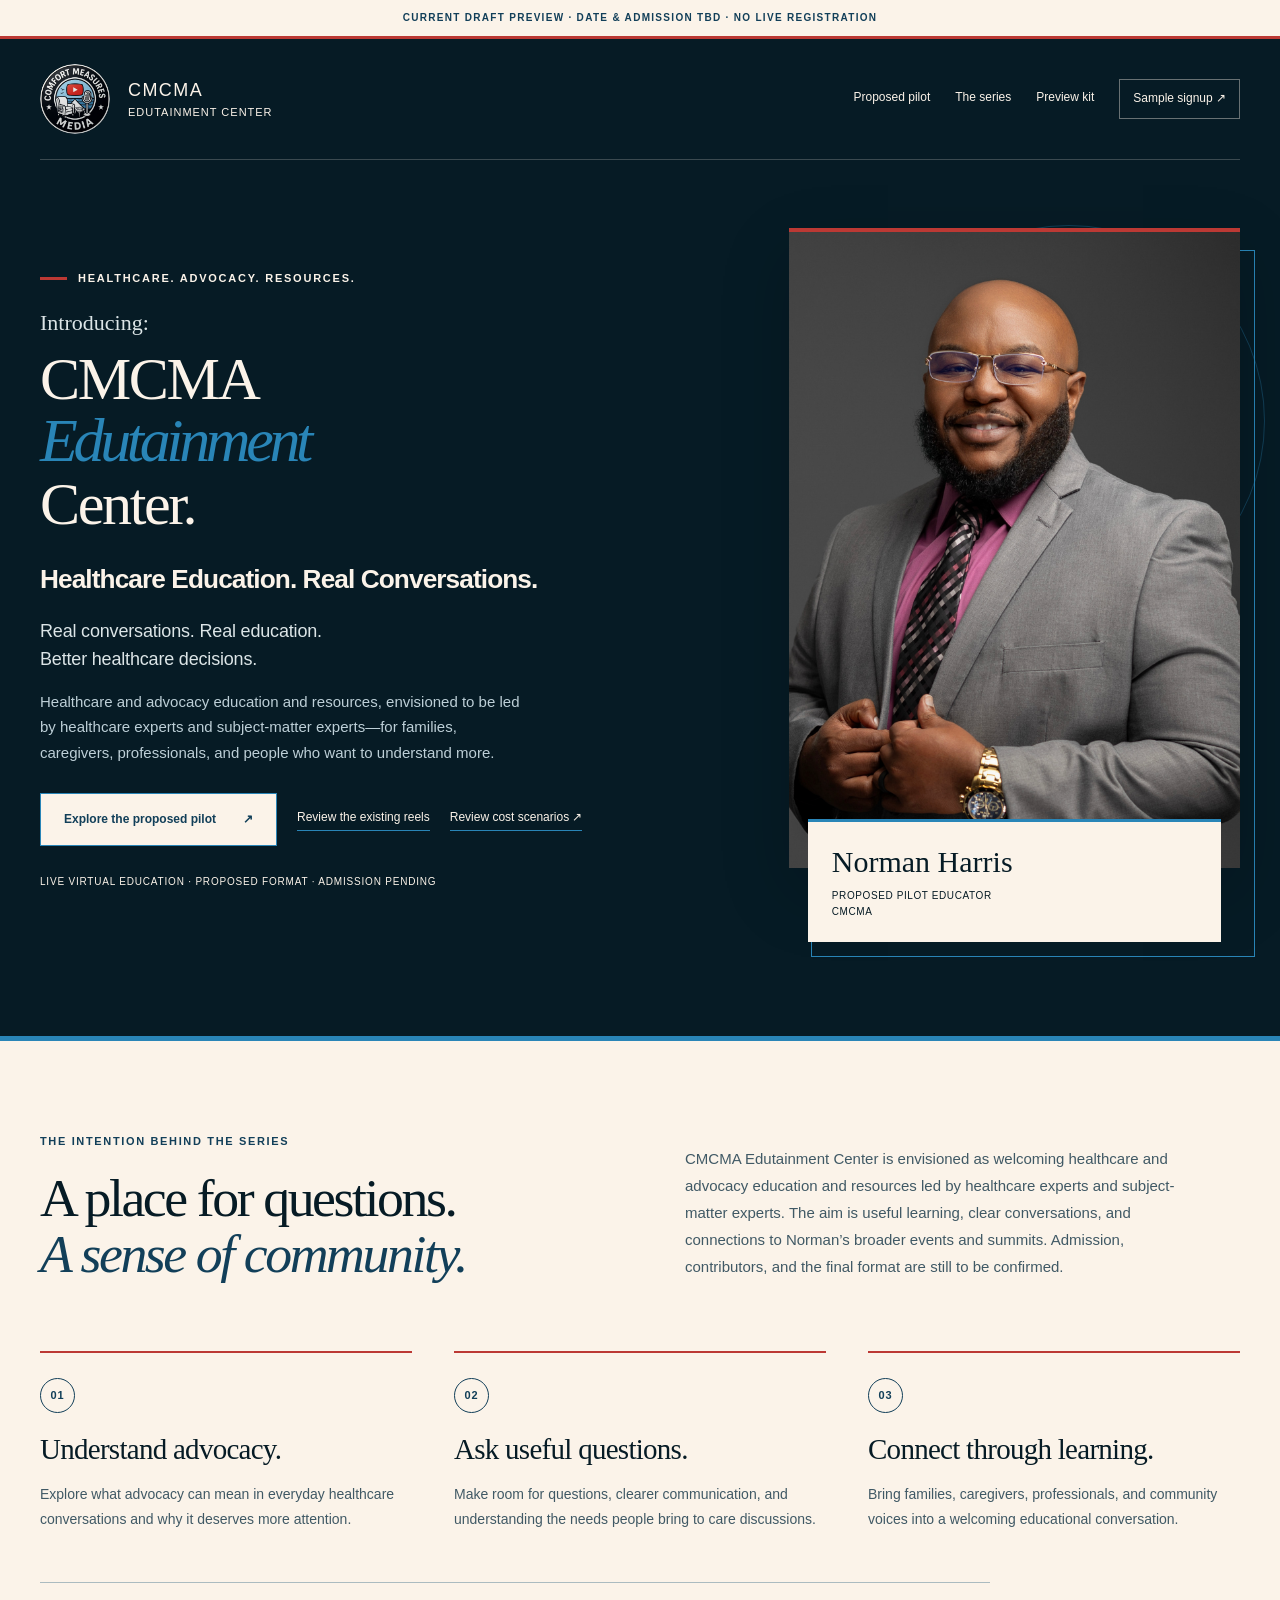
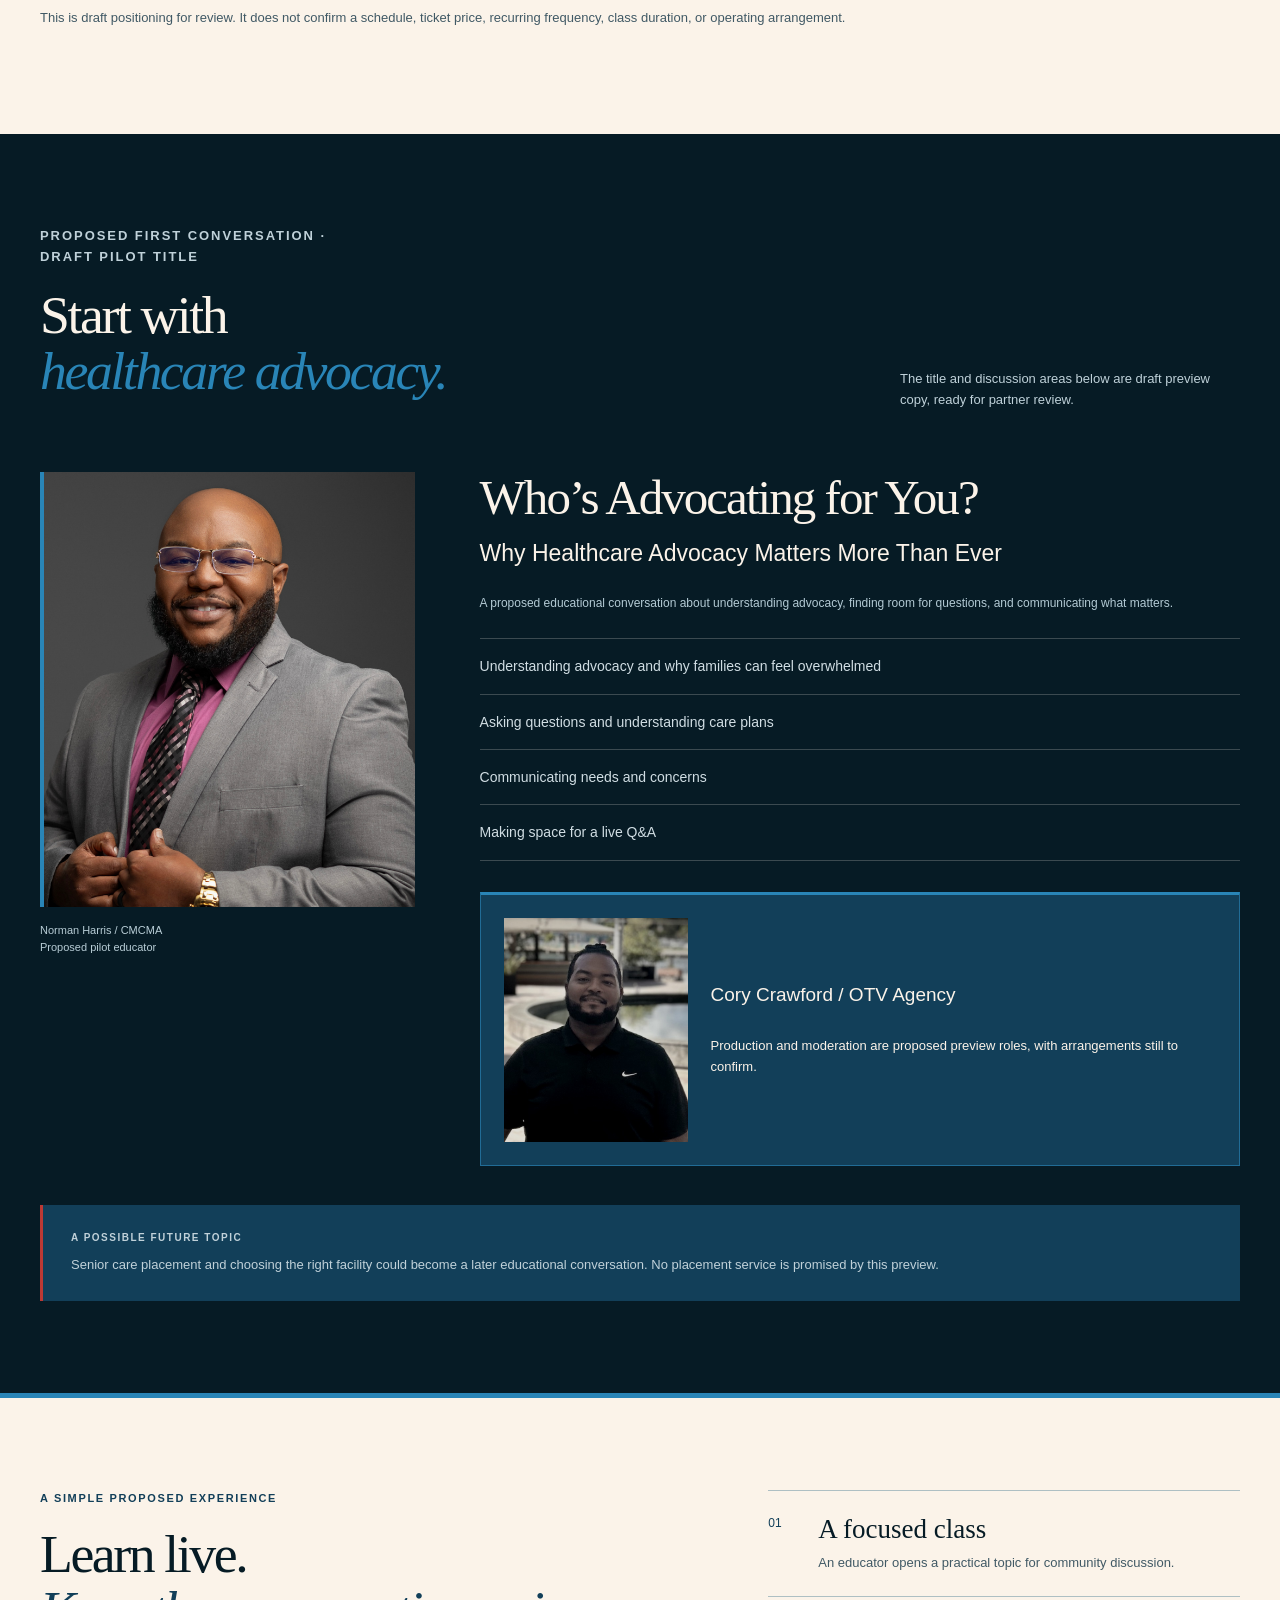
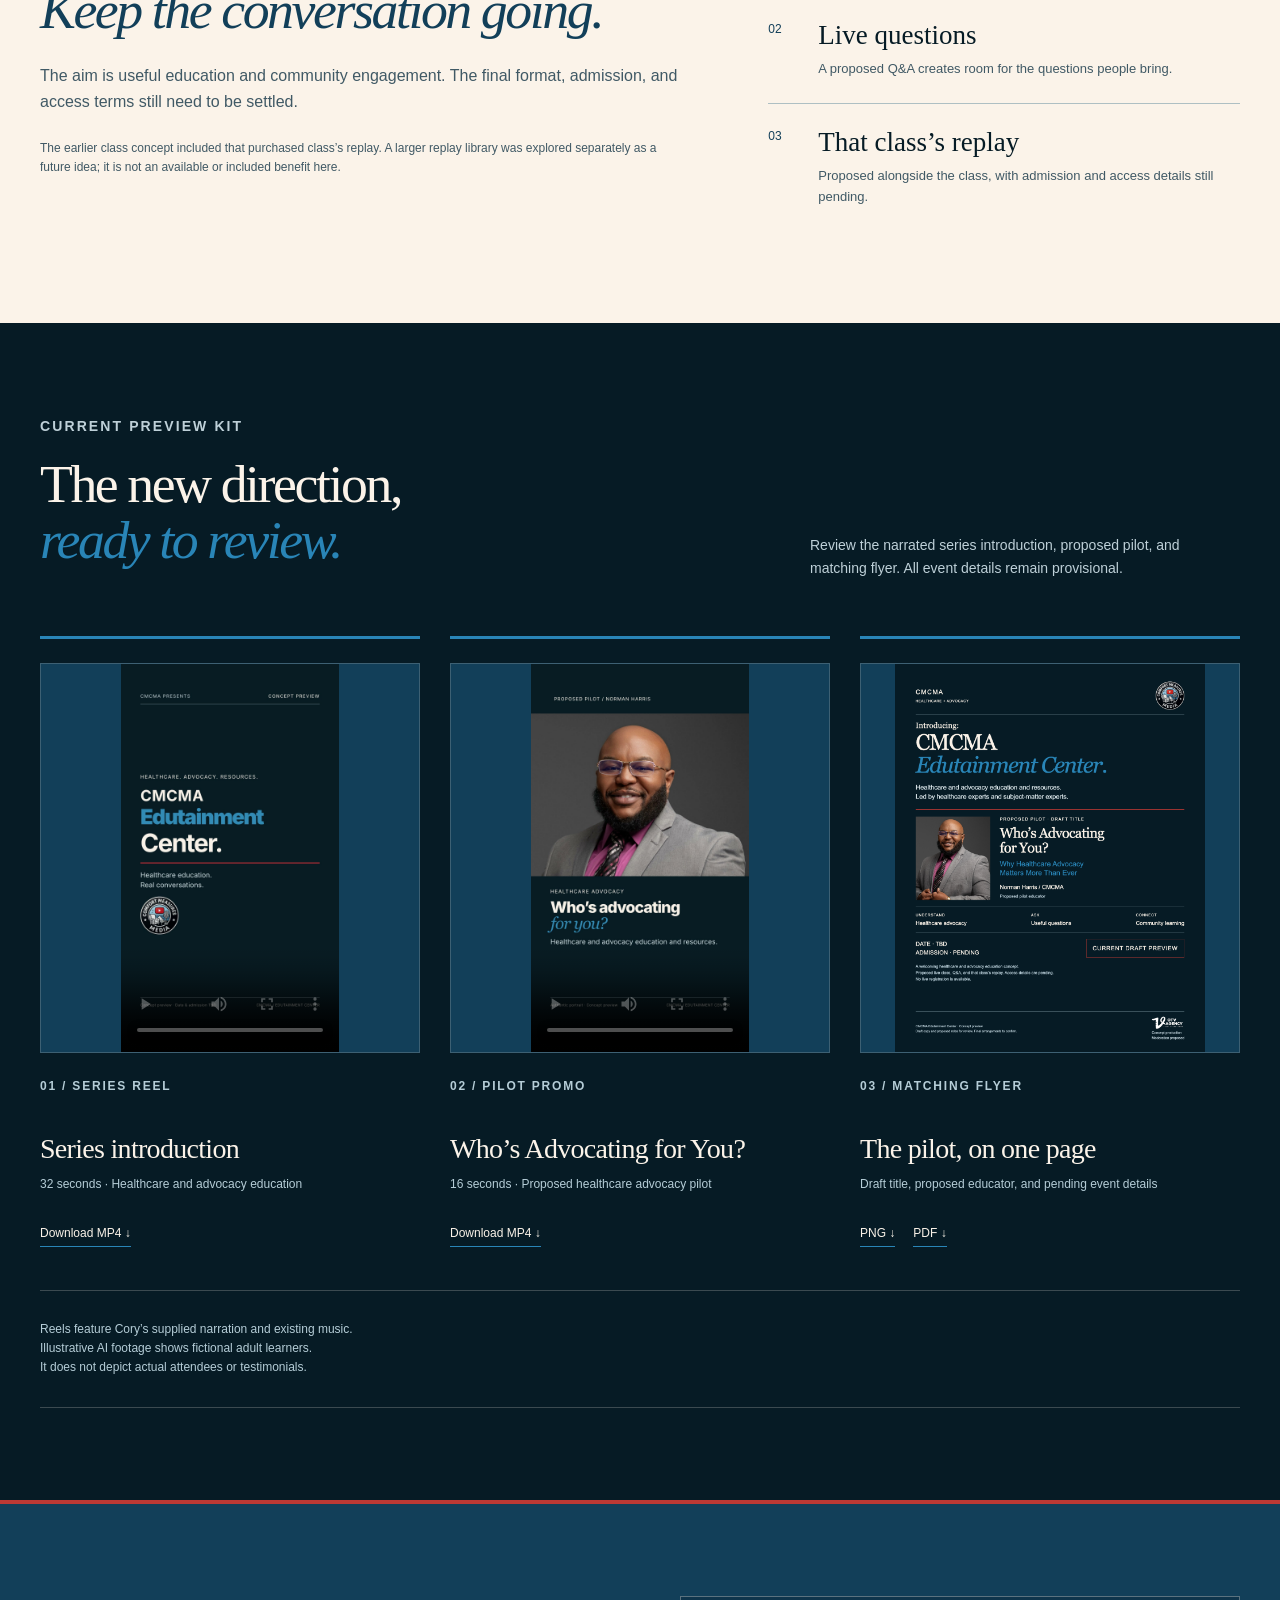
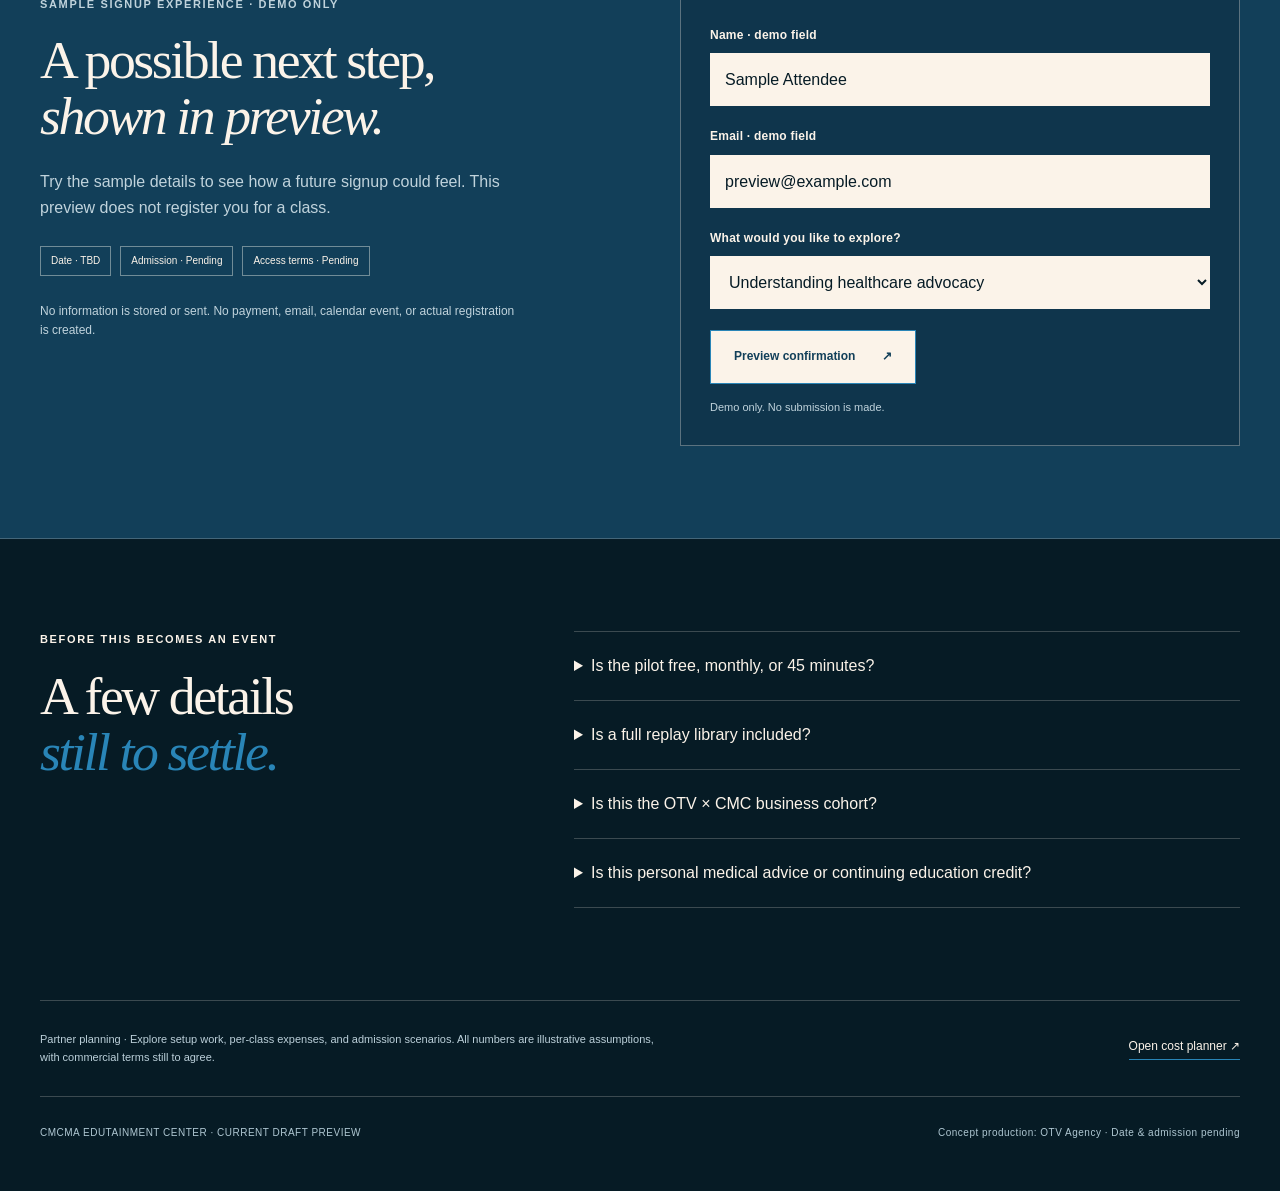
==== commit 0343fa1d: "Publish final voiced Edutainment Center reels and posters" ====
--- a/index.html
+++ b/index.html
@@ -1 +1 @@
-<!doctype html><html lang="en"><head><meta charset="utf-8"><meta name="viewport" content="width=device-width,initial-scale=1"><meta name="robots" content="noindex,nofollow,noarchive"><meta name="description" content="A draft preview of CMCMA Edutainment Center: healthcare and advocacy education and resources led by healthcare experts and subject-matter experts."><title>CMCMA Edutainment Center | Healthcare &amp; Advocacy Education</title><link rel="stylesheet" href="styles.css"><script src="app.js" defer></script><link rel="icon" href="assets/cmcma-logo.png" type="image/png"></head><body><a class="skip" href="#main">Skip to content</a><div class="concept">Current draft preview · Date & admission TBD · No live registration</div><div class="wrap"><header class="nav"><a class="brand" href="#"><img src="assets/cmcma-logo.png" alt="Comfort Measures Media"><span class="brand-name"><strong>CMCMA</strong>EDUTAINMENT CENTER</span></a><nav class="navlinks" aria-label="Main navigation"><a href="#pilot">Proposed pilot</a><a href="#series">The series</a><a href="#preview-kit">Preview kit</a><a href="#demo">Sample signup ↗</a></nav></header><main id="main"><section class="hero"><div class="hero-copy"><p class="eyebrow">Healthcare. Advocacy. Resources.</p><p class="intro-label">Introducing:</p><h1 class="edutainment-title"><span>CMCMA</span><em>Edutainment</em><span>Center.</span></h1><p class="hero-subheadline">Healthcare Education. Real Conversations.</p><p class="tagline">Real conversations. Real education.<br>Better healthcare decisions.</p><p class="lead">Healthcare and advocacy education and resources, envisioned to be led by healthcare experts and subject-matter experts—for families, caregivers, professionals, and people who want to understand more.</p><div class="actions"><a class="btn" href="#pilot">Explore the proposed pilot <span aria-hidden="true">↗</span></a><a class="text-link" href="#preview-kit">Review the existing reels</a><a class="text-link" href="partner-planning.html">Review cost scenarios ↗</a></div><p class="meta">Live virtual education · Proposed format · Admission pending</p></div><figure class="portrait"><img src="assets/norman.jpg" alt="Norman Harris"><figcaption><strong>Norman Harris</strong><span>Proposed pilot educator<br>CMCMA</span></figcaption></figure></section></main></div><section class="paper section" id="series"><div class="wrap"><div class="section-title"><div><p class="eyebrow">The intention behind the series</p><h2>A place for questions.<br><em>A sense of community.</em></h2></div><p>CMCMA Edutainment Center is envisioned as welcoming healthcare and advocacy education and resources led by healthcare experts and subject-matter experts. The aim is useful learning, clear conversations, and connections to Norman’s broader events and summits. Admission, contributors, and the final format are still to be confirmed.</p></div><div class="purpose-grid"><article><span class="n">01</span><h3>Understand advocacy.</h3><p>Explore what advocacy can mean in everyday healthcare conversations and why it deserves more attention.</p></article><article><span class="n">02</span><h3>Ask useful questions.</h3><p>Make room for questions, clearer communication, and understanding the needs people bring to care discussions.</p></article><article><span class="n">03</span><h3>Connect through learning.</h3><p>Bring families, caregivers, professionals, and community voices into a welcoming educational conversation.</p></article></div><p class="purpose-note">This is draft positioning for review. It does not confirm a schedule, ticket price, recurring frequency, class duration, or operating arrangement.</p></div></section><section class="section" id="pilot"><div class="wrap"><div class="pilot-top"><div><p class="eyebrow">Proposed first conversation · Draft pilot title</p><h2>Start with<br><em>healthcare advocacy.</em></h2></div><p>The title and discussion areas below are draft preview copy, ready for partner review.</p></div><div class="pilot-grid"><div class="pilot-photo"><img src="assets/norman.jpg" alt="Portrait of Norman Harris" loading="lazy"><p>Norman Harris / CMCMA<br>Proposed pilot educator</p></div><div><h3 class="pilot-title">Who’s Advocating for You?</h3><p class="pilot-sub">Why Healthcare Advocacy Matters More Than Ever</p><p class="small">A proposed educational conversation about understanding advocacy, finding room for questions, and communicating what matters.</p><ul class="topic-list"><li>Understanding advocacy and why families can feel overwhelmed</li><li>Asking questions and understanding care plans</li><li>Communicating needs and concerns</li><li>Making space for a live Q&A</li></ul><div class="moderator"><div class="moderator-portrait"><img src="assets/cory.jpg" alt="Cory Crawford"></div><p><strong>Cory Crawford / OTV Agency</strong><br>Production and moderation are proposed preview roles, with arrangements still to confirm.</p></div></div></div><aside class="future-topic"><p class="eyebrow">A possible future topic</p><p>Senior care placement and choosing the right facility could become a later educational conversation. No placement service is promised by this preview.</p></aside></div></section><section class="paper section"><div class="wrap format-grid"><div><p class="eyebrow">A simple proposed experience</p><h2>Learn live.<br><em>Keep the conversation going.</em></h2><p>The aim is useful education and community engagement. The final format, admission, and access terms still need to be settled.</p><p class="format-note">The earlier class concept included that purchased class’s replay. A larger replay library was explored separately as a future idea; it is not an available or included benefit here.</p></div><ol class="format-list"><li><span>01</span><div><strong>A focused class</strong><p>An educator opens a practical topic for community discussion.</p></div></li><li><span>02</span><div><strong>Live questions</strong><p>A proposed Q&A creates room for the questions people bring.</p></div></li><li><span>03</span><div><strong>That class’s replay</strong><p>Proposed alongside the class, with admission and access details still pending.</p></div></li></ol></div></section><section class="section" id="preview-kit"><div class="wrap"><div class="preview-head"><div><p class="eyebrow">Current preview kit</p><h2>The new direction,<br><em>ready to review.</em></h2></div><p>Review the refreshed series introduction, proposed pilot, and matching flyer. The videos are music-only review cuts awaiting new narration. All event details remain provisional.</p></div><aside class="preview-brand-note" aria-label="Video production status"><strong>Music-only review cuts · New narration pending</strong>The refreshed videos use the existing footage and music with the new CMCMA Edutainment Center graphics. These are visual review cuts with no spoken narration. Cory’s replacement voice-over is still pending; final timing and audio mixing will follow.</aside><div class="preview-grid"><article class="preview-card"><div class="preview-media"><video controls playsinline preload="metadata" poster="downloads/edutainment-series-poster.jpg" aria-label="CMCMA Edutainment Center series music-only review"><source src="downloads/edutainment-series-review-1080x1920.mp4" type="video/mp4"></video></div><p class="eyebrow">01 / Series reel</p><h3>Series introduction</h3><p>32 seconds · Music-only review · New narration pending</p><div class="download-links"><a class="text-link" href="downloads/edutainment-series-review-1080x1920.mp4" download>Download MP4 ↓</a></div></article><article class="preview-card"><div class="preview-media"><video controls playsinline preload="metadata" poster="downloads/edutainment-pilot-poster.jpg" aria-label="CMCMA Edutainment Center pilot music-only review"><source src="downloads/edutainment-pilot-review-1080x1920.mp4" type="video/mp4"></video></div><p class="eyebrow">02 / Pilot promo</p><h3>Who’s Advocating for You?</h3><p>16 seconds · Music-only review · New narration pending</p><div class="download-links"><a class="text-link" href="downloads/edutainment-pilot-review-1080x1920.mp4" download>Download MP4 ↓</a></div></article><article class="preview-card"><div class="preview-media"><img src="downloads/edutainment-pilot-flyer.png" alt="Draft CMCMA Edutainment Center pilot flyer" loading="lazy"></div><p class="eyebrow">03 / Matching flyer</p><h3>The pilot, on one page</h3><p>Draft title, proposed educator, and pending event details</p><div class="download-links"><a class="text-link" href="downloads/edutainment-pilot-flyer.png" download>PNG ↓</a><a class="text-link" href="downloads/edutainment-pilot-flyer.pdf" download>PDF ↓</a></div></article></div><div class="source-row"><p>Reels reuse the existing footage and music.<br>Music-only review cuts · New narration pending.<br>Illustrative AI footage shows fictional adult learners.<br>It does not depict actual attendees or testimonials.</p></div></div></section><section class="signup section" id="demo"><div class="wrap signup-grid"><div><p class="eyebrow">Sample signup experience · Demo only</p><h2>A possible next step,<br><em>shown in preview.</em></h2><p>Try the sample details to see how a future signup could feel. This preview does not register you for a class.</p><div class="status"><span>Date · TBD</span><span>Admission · Pending</span><span>Access terms · Pending</span></div><p class="small">No information is stored or sent. No payment, email, calendar event, or actual registration is created.</p></div><div><form id="demo-form" autocomplete="off"><div class="field"><label for="full-name">Name · demo field</label><input id="full-name" type="text" required value="Sample Attendee" maxlength="80" autocomplete="off"></div><div class="field"><label for="email">Email · demo field</label><input id="email" type="email" required value="preview@example.com" maxlength="150" autocomplete="off"></div><div class="field"><label for="interest">What would you like to explore?</label><select id="interest"><option>Understanding healthcare advocacy</option><option>Asking questions in care conversations</option><option>Future community education topics</option></select></div><button class="btn" type="submit">Preview confirmation <span aria-hidden="true">↗</span></button><p class="form-note">Demo only. No submission is made.</p></form><div class="confirmation" id="confirmation" role="status" tabindex="-1" hidden><p class="eyebrow">Demo complete</p><h3>That’s the experience.</h3><p>No registration was submitted. Your test details were cleared and were not stored or sent. There is no live event, payment, or follow-up email.</p><button class="btn" id="reset-demo" type="button">Try the sample again <span aria-hidden="true">↺</span></button></div></div></div></section><section class="section"><div class="wrap faq"><div><p class="eyebrow">Before this becomes an event</p><h2>A few details<br><em>still to settle.</em></h2></div><div><details><summary>Is the pilot free, monthly, or 45 minutes?</summary><p>Those were suggestions in the earlier conversation. Admission, duration, frequency, and dates have not been finalized.</p></details><details><summary>Is a full replay library included?</summary><p>No full-library access is available in this preview. A broader replay library was a separate future idea. The proposed class replay and its access period still need final terms.</p></details><details><summary>Is this the OTV × CMC business cohort?</summary><p>The premium business cohort is a separate prior concept. This preview focuses on CMCMA Edutainment Center’s healthcare and advocacy education and resources.</p></details><details><summary>Is this personal medical advice or continuing education credit?</summary><p>This preview describes general educational conversations. It does not offer individual medical advice, CE credit, accreditation, eligibility determinations, or placement services.</p></details></div></div></section><div class="wrap"><aside class="archive-note"><p>Partner planning · Explore setup work, per-class expenses, and admission scenarios. All numbers are illustrative assumptions, with commercial terms still to agree.</p><a class="text-link" href="partner-planning.html">Open cost planner ↗</a></aside><footer><p>CMCMA EDUTAINMENT CENTER · CURRENT DRAFT PREVIEW</p><p>Concept production: OTV Agency · Date & admission pending</p></footer></div></body></html>+<!doctype html><html lang="en"><head><meta charset="utf-8"><meta name="viewport" content="width=device-width,initial-scale=1"><meta name="robots" content="noindex,nofollow,noarchive"><meta name="description" content="A draft preview of CMCMA Edutainment Center: healthcare and advocacy education and resources led by healthcare experts and subject-matter experts."><title>CMCMA Edutainment Center | Healthcare &amp; Advocacy Education</title><link rel="stylesheet" href="styles.css"><script src="app.js" defer></script><link rel="icon" href="assets/cmcma-logo.png" type="image/png"></head><body><a class="skip" href="#main">Skip to content</a><div class="concept">Current draft preview · Date & admission TBD · No live registration</div><div class="wrap"><header class="nav"><a class="brand" href="#"><img src="assets/cmcma-logo.png" alt="Comfort Measures Media"><span class="brand-name"><strong>CMCMA</strong>EDUTAINMENT CENTER</span></a><nav class="navlinks" aria-label="Main navigation"><a href="#pilot">Proposed pilot</a><a href="#series">The series</a><a href="#preview-kit">Preview kit</a><a href="#demo">Sample signup ↗</a></nav></header><main id="main"><section class="hero"><div class="hero-copy"><p class="eyebrow">Healthcare. Advocacy. Resources.</p><p class="intro-label">Introducing:</p><h1 class="edutainment-title"><span>CMCMA</span><em>Edutainment</em><span>Center.</span></h1><p class="hero-subheadline">Healthcare Education. Real Conversations.</p><p class="tagline">Real conversations. Real education.<br>Better healthcare decisions.</p><p class="lead">Healthcare and advocacy education and resources, envisioned to be led by healthcare experts and subject-matter experts—for families, caregivers, professionals, and people who want to understand more.</p><div class="actions"><a class="btn" href="#pilot">Explore the proposed pilot <span aria-hidden="true">↗</span></a><a class="text-link" href="#preview-kit">Review the existing reels</a><a class="text-link" href="partner-planning.html">Review cost scenarios ↗</a></div><p class="meta">Live virtual education · Proposed format · Admission pending</p></div><figure class="portrait"><img src="assets/norman.jpg" alt="Norman Harris"><figcaption><strong>Norman Harris</strong><span>Proposed pilot educator<br>CMCMA</span></figcaption></figure></section></main></div><section class="paper section" id="series"><div class="wrap"><div class="section-title"><div><p class="eyebrow">The intention behind the series</p><h2>A place for questions.<br><em>A sense of community.</em></h2></div><p>CMCMA Edutainment Center is envisioned as welcoming healthcare and advocacy education and resources led by healthcare experts and subject-matter experts. The aim is useful learning, clear conversations, and connections to Norman’s broader events and summits. Admission, contributors, and the final format are still to be confirmed.</p></div><div class="purpose-grid"><article><span class="n">01</span><h3>Understand advocacy.</h3><p>Explore what advocacy can mean in everyday healthcare conversations and why it deserves more attention.</p></article><article><span class="n">02</span><h3>Ask useful questions.</h3><p>Make room for questions, clearer communication, and understanding the needs people bring to care discussions.</p></article><article><span class="n">03</span><h3>Connect through learning.</h3><p>Bring families, caregivers, professionals, and community voices into a welcoming educational conversation.</p></article></div><p class="purpose-note">This is draft positioning for review. It does not confirm a schedule, ticket price, recurring frequency, class duration, or operating arrangement.</p></div></section><section class="section" id="pilot"><div class="wrap"><div class="pilot-top"><div><p class="eyebrow">Proposed first conversation · Draft pilot title</p><h2>Start with<br><em>healthcare advocacy.</em></h2></div><p>The title and discussion areas below are draft preview copy, ready for partner review.</p></div><div class="pilot-grid"><div class="pilot-photo"><img src="assets/norman.jpg" alt="Portrait of Norman Harris" loading="lazy"><p>Norman Harris / CMCMA<br>Proposed pilot educator</p></div><div><h3 class="pilot-title">Who’s Advocating for You?</h3><p class="pilot-sub">Why Healthcare Advocacy Matters More Than Ever</p><p class="small">A proposed educational conversation about understanding advocacy, finding room for questions, and communicating what matters.</p><ul class="topic-list"><li>Understanding advocacy and why families can feel overwhelmed</li><li>Asking questions and understanding care plans</li><li>Communicating needs and concerns</li><li>Making space for a live Q&A</li></ul><div class="moderator"><div class="moderator-portrait"><img src="assets/cory.jpg" alt="Cory Crawford"></div><p><strong>Cory Crawford / OTV Agency</strong><br>Production and moderation are proposed preview roles, with arrangements still to confirm.</p></div></div></div><aside class="future-topic"><p class="eyebrow">A possible future topic</p><p>Senior care placement and choosing the right facility could become a later educational conversation. No placement service is promised by this preview.</p></aside></div></section><section class="paper section"><div class="wrap format-grid"><div><p class="eyebrow">A simple proposed experience</p><h2>Learn live.<br><em>Keep the conversation going.</em></h2><p>The aim is useful education and community engagement. The final format, admission, and access terms still need to be settled.</p><p class="format-note">The earlier class concept included that purchased class’s replay. A larger replay library was explored separately as a future idea; it is not an available or included benefit here.</p></div><ol class="format-list"><li><span>01</span><div><strong>A focused class</strong><p>An educator opens a practical topic for community discussion.</p></div></li><li><span>02</span><div><strong>Live questions</strong><p>A proposed Q&A creates room for the questions people bring.</p></div></li><li><span>03</span><div><strong>That class’s replay</strong><p>Proposed alongside the class, with admission and access details still pending.</p></div></li></ol></div></section><section class="section" id="preview-kit"><div class="wrap"><div class="preview-head"><div><p class="eyebrow">Current preview kit</p><h2>The new direction,<br><em>ready to review.</em></h2></div><p>Review the narrated series introduction, proposed pilot, and matching flyer. All event details remain provisional.</p></div><div class="preview-grid"><article class="preview-card"><div class="preview-media"><video controls playsinline preload="metadata" poster="downloads/edutainment-series-voiced-poster.jpg" aria-label="CMCMA Edutainment Center narrated series reel"><source src="downloads/edutainment-series-1080x1920.mp4" type="video/mp4"></video></div><p class="eyebrow">01 / Series reel</p><h3>Series introduction</h3><p>32 seconds · Healthcare and advocacy education</p><div class="download-links"><a class="text-link" href="downloads/edutainment-series-1080x1920.mp4" download>Download MP4 ↓</a></div></article><article class="preview-card"><div class="preview-media"><video controls playsinline preload="metadata" poster="downloads/edutainment-pilot-voiced-poster.jpg" aria-label="CMCMA Edutainment Center narrated pilot promo"><source src="downloads/edutainment-pilot-1080x1920.mp4" type="video/mp4"></video></div><p class="eyebrow">02 / Pilot promo</p><h3>Who’s Advocating for You?</h3><p>16 seconds · Proposed healthcare advocacy pilot</p><div class="download-links"><a class="text-link" href="downloads/edutainment-pilot-1080x1920.mp4" download>Download MP4 ↓</a></div></article><article class="preview-card"><div class="preview-media"><img src="downloads/edutainment-pilot-flyer.png" alt="Draft CMCMA Edutainment Center pilot flyer" loading="lazy"></div><p class="eyebrow">03 / Matching flyer</p><h3>The pilot, on one page</h3><p>Draft title, proposed educator, and pending event details</p><div class="download-links"><a class="text-link" href="downloads/edutainment-pilot-flyer.png" download>PNG ↓</a><a class="text-link" href="downloads/edutainment-pilot-flyer.pdf" download>PDF ↓</a></div></article></div><div class="source-row"><p>Reels feature Cory’s supplied narration and existing music.<br>Illustrative AI footage shows fictional adult learners.<br>It does not depict actual attendees or testimonials.</p></div></div></section><section class="signup section" id="demo"><div class="wrap signup-grid"><div><p class="eyebrow">Sample signup experience · Demo only</p><h2>A possible next step,<br><em>shown in preview.</em></h2><p>Try the sample details to see how a future signup could feel. This preview does not register you for a class.</p><div class="status"><span>Date · TBD</span><span>Admission · Pending</span><span>Access terms · Pending</span></div><p class="small">No information is stored or sent. No payment, email, calendar event, or actual registration is created.</p></div><div><form id="demo-form" autocomplete="off"><div class="field"><label for="full-name">Name · demo field</label><input id="full-name" type="text" required value="Sample Attendee" maxlength="80" autocomplete="off"></div><div class="field"><label for="email">Email · demo field</label><input id="email" type="email" required value="preview@example.com" maxlength="150" autocomplete="off"></div><div class="field"><label for="interest">What would you like to explore?</label><select id="interest"><option>Understanding healthcare advocacy</option><option>Asking questions in care conversations</option><option>Future community education topics</option></select></div><button class="btn" type="submit">Preview confirmation <span aria-hidden="true">↗</span></button><p class="form-note">Demo only. No submission is made.</p></form><div class="confirmation" id="confirmation" role="status" tabindex="-1" hidden><p class="eyebrow">Demo complete</p><h3>That’s the experience.</h3><p>No registration was submitted. Your test details were cleared and were not stored or sent. There is no live event, payment, or follow-up email.</p><button class="btn" id="reset-demo" type="button">Try the sample again <span aria-hidden="true">↺</span></button></div></div></div></section><section class="section"><div class="wrap faq"><div><p class="eyebrow">Before this becomes an event</p><h2>A few details<br><em>still to settle.</em></h2></div><div><details><summary>Is the pilot free, monthly, or 45 minutes?</summary><p>Those were suggestions in the earlier conversation. Admission, duration, frequency, and dates have not been finalized.</p></details><details><summary>Is a full replay library included?</summary><p>No full-library access is available in this preview. A broader replay library was a separate future idea. The proposed class replay and its access period still need final terms.</p></details><details><summary>Is this the OTV × CMC business cohort?</summary><p>The premium business cohort is a separate prior concept. This preview focuses on CMCMA Edutainment Center’s healthcare and advocacy education and resources.</p></details><details><summary>Is this personal medical advice or continuing education credit?</summary><p>This preview describes general educational conversations. It does not offer individual medical advice, CE credit, accreditation, eligibility determinations, or placement services.</p></details></div></div></section><div class="wrap"><aside class="archive-note"><p>Partner planning · Explore setup work, per-class expenses, and admission scenarios. All numbers are illustrative assumptions, with commercial terms still to agree.</p><a class="text-link" href="partner-planning.html">Open cost planner ↗</a></aside><footer><p>CMCMA EDUTAINMENT CENTER · CURRENT DRAFT PREVIEW</p><p>Concept production: OTV Agency · Date & admission pending</p></footer></div></body></html>
